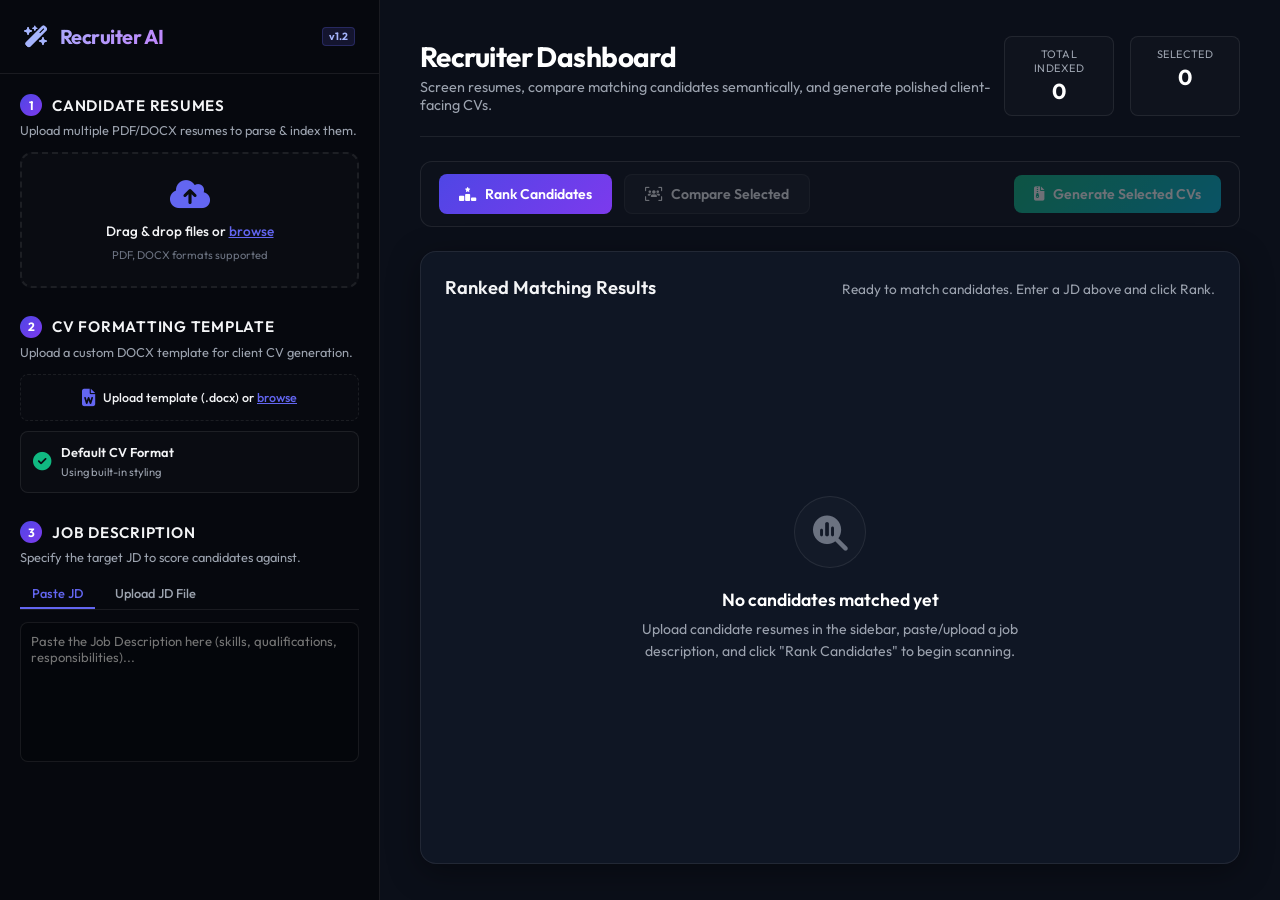
==== frontend/index.html @ 20835261 "Complete recruiter workflow with dashboard and template support" ====
<!DOCTYPE html>
<html lang="en">
<head>
    <meta charset="UTF-8">
    <meta name="viewport" content="width=device-width, initial-scale=1.0">
    <title>Recruiter AI Workspace</title>
    <!-- Google Fonts: Outfit -->
    <link rel="preconnect" href="https://fonts.googleapis.com">
    <link rel="preconnect" href="https://fonts.gstatic.com" crossorigin>
    <link href="https://fonts.googleapis.com/css2?family=Outfit:wght@300;400;500;600;700&display=swap" rel="stylesheet">
    <!-- FontAwesome for icons -->
    <link rel="stylesheet" href="https://cdnjs.cloudflare.com/ajax/libs/font-awesome/6.4.0/css/all.min.css">
    <link rel="stylesheet" href="styles.css">
</head>
<body>
    <div class="app-container">
        <!-- LEFT WORKFLOW SIDEBAR -->
        <aside class="sidebar">
            <div class="sidebar-header">
                <div class="logo">
                    <i class="fa-solid fa-wand-magic-sparkles logo-icon"></i>
                    <span>Recruiter AI</span>
                </div>
                <span class="badge badge-accent">v1.2</span>
            </div>

            <div class="sidebar-scroll">
                <!-- SECTION 1: CANDIDATE RESUMES -->
                <section class="sidebar-section">
                    <div class="section-title">
                        <span class="step-num">1</span>
                        <h3>Candidate Resumes</h3>
                    </div>
                    <p class="section-desc">Upload multiple PDF/DOCX resumes to parse & index them.</p>
                    
                    <div class="dropzone" id="resumes-dropzone">
                        <input type="file" id="resumes-input" multiple accept=".pdf,.docx" hidden>
                        <i class="fa-solid fa-cloud-arrow-up drop-icon"></i>
                        <p class="drop-text">Drag & drop files or <span>browse</span></p>
                        <span class="file-limits">PDF, DOCX formats supported</span>
                    </div>

                    <div id="resumes-status" class="status-panel">
                        <div class="status-header">
                            <span class="status-title"><i class="fa-solid fa-circle-nodes"></i> Upload Status</span>
                            <span id="indexed-count" class="count-badge">0 candidates</span>
                        </div>
                        <ul id="upload-list" class="upload-list">
                            <!-- Items added dynamically -->
                        </ul>
                    </div>
                </section>

                <!-- SECTION 2: CV TEMPLATE -->
                <section class="sidebar-section">
                    <div class="section-title">
                        <span class="step-num">2</span>
                        <h3>CV Formatting Template</h3>
                    </div>
                    <p class="section-desc">Upload a custom DOCX template for client CV generation.</p>

                    <div class="dropzone-mini" id="template-dropzone">
                        <input type="file" id="template-input" accept=".docx" hidden>
                        <i class="fa-solid fa-file-word template-icon"></i>
                        <p class="drop-text">Upload template (.docx) or <span>browse</span></p>
                    </div>

                    <div class="active-template-card" id="template-status">
                        <div class="template-info">
                            <i class="fa-solid fa-circle-check active-icon"></i>
                            <div>
                                <h4 id="active-template-name">Default CV Format</h4>
                                <span id="active-template-date">Using built-in styling</span>
                            </div>
                        </div>
                        <button id="delete-template-btn" class="btn-icon" title="Reset to default template" style="display: none;">
                            <i class="fa-solid fa-trash-can"></i>
                        </button>
                    </div>
                </section>

                <!-- SECTION 3: JOB DESCRIPTION -->
                <section class="sidebar-section">
                    <div class="section-title">
                        <span class="step-num">3</span>
                        <h3>Job Description</h3>
                    </div>
                    <p class="section-desc">Specify the target JD to score candidates against.</p>

                    <div class="jd-tabs">
                        <button class="jd-tab active" data-tab="text">Paste JD</button>
                        <button class="jd-tab" data-tab="upload">Upload JD File</button>
                    </div>

                    <div id="jd-text-container" class="jd-tab-content active">
                        <textarea id="jd-textarea" placeholder="Paste the Job Description here (skills, qualifications, responsibilities)..."></textarea>
                    </div>

                    <div id="jd-upload-container" class="jd-tab-content">
                        <div class="dropzone-mini" id="jd-dropzone">
                            <input type="file" id="jd-input" accept=".pdf,.docx,.txt" hidden>
                            <i class="fa-solid fa-file-invoice jd-icon"></i>
                            <p class="drop-text">Upload JD file (.pdf, .docx, .txt) or <span>browse</span></p>
                        </div>
                    </div>
                </section>
            </div>
        </aside>

        <!-- MAIN WORKSPACE -->
        <main class="workspace">
            <!-- HEADER -->
            <header class="workspace-header">
                <div class="workspace-title">
                    <h1>Recruiter Dashboard</h1>
                    <p>Screen resumes, compare matching candidates semantically, and generate polished client-facing CVs.</p>
                </div>
                <div class="quick-stats">
                    <div class="stat-card">
                        <span class="stat-label">Total Indexed</span>
                        <span id="stat-total-candidates" class="stat-value">0</span>
                    </div>
                    <div class="stat-card">
                        <span class="stat-label">Selected</span>
                        <span id="stat-selected-count" class="stat-value">0</span>
                    </div>
                </div>
            </header>

            <!-- ACTION BAR -->
            <div class="action-bar">
                <div class="action-group">
                    <button id="rank-btn" class="btn btn-primary">
                        <i class="fa-solid fa-ranking-star"></i> Rank Candidates
                    </button>
                    <button id="compare-btn" class="btn btn-secondary" disabled>
                        <i class="fa-solid fa-users-viewfinder"></i> Compare Selected
                    </button>
                </div>
                <button id="generate-cvs-btn" class="btn btn-success" disabled>
                    <i class="fa-solid fa-file-zipper"></i> Generate Selected CVs
                </button>
            </div>

            <!-- CONTENT CARD -->
            <div class="card workspace-card">
                <div class="candidates-header">
                    <h2>Ranked Matching Results</h2>
                    <div class="candidates-actions">
                        <span id="matching-summary" class="summary-text">Ready to match candidates. Enter a JD above and click Rank.</span>
                        <button id="select-all-btn" class="btn-link" style="display: none;">Select All</button>
                    </div>
                </div>

                <!-- LOADING OVERLAY -->
                <div id="loading-overlay" class="loading-overlay" style="display: none;">
                    <div class="spinner"></div>
                    <p id="loading-text">Processing...</p>
                </div>

                <!-- NO RESULTS / EMPTY STATE -->
                <div id="empty-state" class="empty-state">
                    <div class="empty-icon-wrapper">
                        <i class="fa-solid fa-magnifying-glass-chart"></i>
                    </div>
                    <h3>No candidates matched yet</h3>
                    <p>Upload candidate resumes in the sidebar, paste/upload a job description, and click "Rank Candidates" to begin scanning.</p>
                </div>

                <!-- CANDIDATE LIST -->
                <div id="candidates-container" class="candidates-container" style="display: none;">
                    <table class="candidates-table">
                        <thead>
                            <tr>
                                <th width="40"><input type="checkbox" id="master-checkbox"></th>
                                <th>Candidate</th>
                                <th>Current Role</th>
                                <th width="150">Experience</th>
                                <th width="120" style="text-align: right;">Match Score</th>
                                <th width="100" style="text-align: center;">Details</th>
                            </tr>
                        </thead>
                        <tbody id="candidates-tbody">
                            <!-- Rows added dynamically -->
                        </tbody>
                    </table>
                </div>
            </div>
        </main>
    </div>

    <!-- CANDIDATE PROFILE MODAL -->
    <div id="candidate-modal" class="modal">
        <div class="modal-content">
            <div class="modal-header">
                <div class="modal-title-wrapper">
                    <div class="modal-avatar" id="modal-candidate-avatar">U</div>
                    <div>
                        <h2 id="modal-candidate-name">Candidate Name</h2>
                        <p id="modal-candidate-role">Current Role Title</p>
                    </div>
                </div>
                <button class="close-modal-btn" id="close-candidate-modal"><i class="fa-solid fa-xmark"></i></button>
            </div>
            <div class="modal-body">
                <div id="profile-details-content">
                    <!-- Profile details rendered dynamically -->
                </div>
            </div>
        </div>
    </div>

    <!-- COMPARISON MODAL -->
    <div id="comparison-modal" class="modal modal-large">
        <div class="modal-content">
            <div class="modal-header">
                <div class="modal-title-wrapper">
                    <i class="fa-solid fa-users-viewfinder modal-header-icon"></i>
                    <div>
                        <h2>Candidate Comparison Matrix</h2>
                        <p>Detailed side-by-side analysis of selected candidates against the Job Description.</p>
                    </div>
                </div>
                <button class="close-modal-btn" id="close-comparison-modal"><i class="fa-solid fa-xmark"></i></button>
            </div>
            <div class="modal-body-comparison">
                <div class="table-responsive">
                    <table class="comparison-table">
                        <thead id="comparison-thead">
                            <!-- Headers dynamically rendered -->
                        </thead>
                        <tbody id="comparison-tbody">
                            <!-- Rows dynamically rendered -->
                        </tbody>
                    </table>
                </div>
            </div>
        </div>
    </div>

    <!-- TOAST NOTIFICATION CONTAINER -->
    <div class="toast-container" id="toast-container"></div>
</body>
</html>
---- frontend/styles.css ----
/* GLOBAL VARIABLES & THEME */
:root {
    --bg-color: #0b0f19;
    --sidebar-bg: #06080e;
    --card-bg: rgba(17, 24, 39, 0.85);
    --modal-bg: #0f1524;
    --border-color: rgba(255, 255, 255, 0.08);
    --border-color-hover: rgba(255, 255, 255, 0.16);
    
    --primary-color: #6366f1;
    --primary-gradient: linear-gradient(135deg, #4f46e5 0%, #7c3aed 100%);
    --primary-gradient-hover: linear-gradient(135deg, #4338ca 0%, #6d28d9 100%);
    
    --success-color: #10b981;
    --success-gradient: linear-gradient(135deg, #10b981 0%, #06b6d4 100%);
    --success-gradient-hover: linear-gradient(135deg, #059669 0%, #0891b2 100%);

    --accent-color: #f59e0b;
    --danger-color: #ef4444;
    
    --text-primary: #f3f4f6;
    --text-secondary: #9ca3af;
    --text-muted: #6b7280;
    
    --font-family: 'Outfit', -apple-system, BlinkMacSystemFont, "Segoe UI", Roboto, sans-serif;
    --shadow-sm: 0 1px 2px 0 rgba(0, 0, 0, 0.05);
    --shadow-md: 0 4px 6px -1px rgba(0, 0, 0, 0.1), 0 2px 4px -1px rgba(0, 0, 0, 0.06);
    --shadow-lg: 0 10px 15px -3px rgba(0, 0, 0, 0.3), 0 4px 6px -2px rgba(0, 0, 0, 0.15);
    --glass-shadow: 0 8px 32px 0 rgba(0, 0, 0, 0.37);
    --transition-smooth: all 0.25s cubic-bezier(0.4, 0, 0.2, 1);
}

/* RESET */
* {
    margin: 0;
    padding: 0;
    box-sizing: border-box;
}

body {
    font-family: var(--font-family);
    background-color: var(--bg-color);
    color: var(--text-primary);
    overflow: hidden;
    height: 100vh;
    width: 100vw;
    -webkit-font-smoothing: antialiased;
}

/* APP CONTAINER LAYOUT */
.app-container {
    display: flex;
    height: 100vh;
    width: 100vw;
}

/* SIDEBAR WORKFLOW */
.sidebar {
    width: 380px;
    background-color: var(--sidebar-bg);
    border-right: 1px solid var(--border-color);
    display: flex;
    flex-direction: column;
    flex-shrink: 0;
    height: 100%;
}

.sidebar-header {
    padding: 24px;
    border-bottom: 1px solid var(--border-color);
    display: flex;
    justify-content: space-between;
    align-items: center;
}

.logo {
    display: flex;
    align-items: center;
    gap: 12px;
    font-size: 1.25rem;
    font-weight: 700;
    letter-spacing: -0.025em;
    background: linear-gradient(135deg, #a5b4fc 0%, #c084fc 100%);
    -webkit-background-clip: text;
    -webkit-text-fill-color: transparent;
}

.logo-icon {
    font-size: 1.35rem;
    color: #a5b4fc;
    background: none;
    -webkit-text-fill-color: initial;
}

.sidebar-scroll {
    flex-grow: 1;
    overflow-y: auto;
    padding: 20px;
    display: flex;
    flex-direction: column;
    gap: 28px;
}

/* Custom Scrollbar for Sidebar */
.sidebar-scroll::-webkit-scrollbar {
    width: 6px;
}
.sidebar-scroll::-webkit-scrollbar-track {
    background: transparent;
}
.sidebar-scroll::-webkit-scrollbar-thumb {
    background: rgba(255, 255, 255, 0.1);
    border-radius: 3px;
}
.sidebar-scroll::-webkit-scrollbar-thumb:hover {
    background: rgba(255, 255, 255, 0.2);
}

.sidebar-section {
    display: flex;
    flex-direction: column;
}

.section-title {
    display: flex;
    align-items: center;
    gap: 10px;
    margin-bottom: 6px;
}

.step-num {
    display: flex;
    align-items: center;
    justify-content: center;
    width: 22px;
    height: 22px;
    background: var(--primary-gradient);
    border-radius: 50%;
    font-size: 0.75rem;
    font-weight: 700;
    color: #fff;
}

.section-title h3 {
    font-size: 0.95rem;
    font-weight: 600;
    color: var(--text-primary);
    text-transform: uppercase;
    letter-spacing: 0.05em;
}

.section-desc {
    font-size: 0.8rem;
    color: var(--text-secondary);
    margin-bottom: 12px;
    line-height: 1.4;
}

/* DROPZONES */
.dropzone {
    border: 2px dashed var(--border-color);
    background-color: rgba(255, 255, 255, 0.02);
    border-radius: 12px;
    padding: 24px 16px;
    text-align: center;
    cursor: pointer;
    transition: var(--transition-smooth);
    display: flex;
    flex-direction: column;
    align-items: center;
    gap: 8px;
}

.dropzone:hover, .dropzone.dragover {
    border-color: var(--primary-color);
    background-color: rgba(99, 102, 241, 0.05);
}

.drop-icon {
    font-size: 2rem;
    color: var(--primary-color);
    margin-bottom: 4px;
    transition: var(--transition-smooth);
}

.dropzone:hover .drop-icon {
    transform: translateY(-4px);
}

.drop-text {
    font-size: 0.85rem;
    font-weight: 500;
    color: var(--text-primary);
}

.drop-text span {
    color: var(--primary-color);
    text-decoration: underline;
}

.file-limits {
    font-size: 0.7rem;
    color: var(--text-muted);
}

.dropzone-mini {
    border: 1px dashed var(--border-color);
    background-color: rgba(255, 255, 255, 0.01);
    border-radius: 8px;
    padding: 14px 10px;
    text-align: center;
    cursor: pointer;
    transition: var(--transition-smooth);
    display: flex;
    align-items: center;
    justify-content: center;
    gap: 8px;
}

.dropzone-mini:hover, .dropzone-mini.dragover {
    border-color: var(--primary-color);
    background-color: rgba(99, 102, 241, 0.03);
}

.template-icon, .jd-icon {
    font-size: 1.1rem;
    color: var(--primary-color);
}

.dropzone-mini .drop-text {
    font-size: 0.78rem;
    margin: 0;
}

/* UPLOAD STATUS PANEL */
.status-panel {
    margin-top: 12px;
    background-color: rgba(255, 255, 255, 0.02);
    border: 1px solid var(--border-color);
    border-radius: 8px;
    padding: 10px;
    display: none; /* Shown dynamically */
}

.status-header {
    display: flex;
    justify-content: space-between;
    align-items: center;
    border-bottom: 1px solid var(--border-color);
    padding-bottom: 8px;
    margin-bottom: 8px;
}

.status-title {
    font-size: 0.75rem;
    font-weight: 600;
    color: var(--text-secondary);
    display: flex;
    align-items: center;
    gap: 6px;
}

.count-badge {
    font-size: 0.7rem;
    background-color: rgba(99, 102, 241, 0.15);
    color: var(--primary-color);
    padding: 2px 8px;
    border-radius: 12px;
    font-weight: 600;
}

.upload-list {
    list-style: none;
    max-height: 150px;
    overflow-y: auto;
    display: flex;
    flex-direction: column;
    gap: 6px;
}

.upload-list::-webkit-scrollbar {
    width: 4px;
}
.upload-list::-webkit-scrollbar-thumb {
    background: rgba(255, 255, 255, 0.1);
    border-radius: 2px;
}

.upload-item {
    display: flex;
    justify-content: space-between;
    align-items: center;
    font-size: 0.75rem;
    padding: 6px 8px;
    border-radius: 4px;
    background-color: rgba(255, 255, 255, 0.01);
}

.upload-item-name {
    color: var(--text-primary);
    overflow: hidden;
    text-overflow: ellipsis;
    white-space: nowrap;
    max-width: 180px;
}

.upload-item-status {
    display: flex;
    align-items: center;
    gap: 5px;
    font-weight: 500;
}

.status-parsing {
    color: var(--accent-color);
}

.status-success {
    color: var(--success-color);
}

.status-failed {
    color: var(--danger-color);
}

/* ACTIVE TEMPLATE CARD */
.active-template-card {
    margin-top: 10px;
    background-color: rgba(255, 255, 255, 0.02);
    border: 1px solid var(--border-color);
    border-radius: 8px;
    padding: 12px;
    display: flex;
    justify-content: space-between;
    align-items: center;
}

.template-info {
    display: flex;
    align-items: center;
    gap: 10px;
}

.active-icon {
    font-size: 1.15rem;
    color: var(--success-color);
}

.template-info h4 {
    font-size: 0.8rem;
    font-weight: 600;
    color: var(--text-primary);
    word-break: break-all;
    max-width: 240px;
}

.template-info span {
    font-size: 0.7rem;
    color: var(--text-secondary);
}

/* TABS COMPONENT FOR JD */
.jd-tabs {
    display: flex;
    border-bottom: 1px solid var(--border-color);
    margin-bottom: 12px;
    gap: 8px;
}

.jd-tab {
    background: none;
    border: none;
    padding: 6px 12px;
    font-family: var(--font-family);
    font-size: 0.8rem;
    font-weight: 500;
    color: var(--text-secondary);
    cursor: pointer;
    border-bottom: 2px solid transparent;
    transition: var(--transition-smooth);
}

.jd-tab.active {
    color: var(--primary-color);
    border-bottom-color: var(--primary-color);
}

.jd-tab-content {
    display: none;
}

.jd-tab-content.active {
    display: block;
}

#jd-textarea {
    width: 100%;
    height: 140px;
    background-color: rgba(0, 0, 0, 0.2);
    border: 1px solid var(--border-color);
    border-radius: 8px;
    padding: 10px;
    color: var(--text-primary);
    font-family: var(--font-family);
    font-size: 0.82rem;
    resize: none;
    transition: var(--transition-smooth);
}

#jd-textarea:focus {
    outline: none;
    border-color: var(--primary-color);
    background-color: rgba(0, 0, 0, 0.3);
}

/* MAIN WORKSPACE */
.workspace {
    flex-grow: 1;
    height: 100%;
    overflow-y: auto;
    background-color: var(--bg-color);
    padding: 36px 40px;
    display: flex;
    flex-direction: column;
    gap: 24px;
}

/* WORKSPACE HEADER */
.workspace-header {
    display: flex;
    justify-content: space-between;
    align-items: center;
    border-bottom: 1px solid var(--border-color);
    padding-bottom: 20px;
}

.workspace-title h1 {
    font-size: 1.75rem;
    font-weight: 700;
    color: #fff;
    margin-bottom: 4px;
    letter-spacing: -0.02em;
}

.workspace-title p {
    font-size: 0.9rem;
    color: var(--text-secondary);
}

.quick-stats {
    display: flex;
    gap: 16px;
}

.stat-card {
    background-color: rgba(255, 255, 255, 0.02);
    border: 1px solid var(--border-color);
    padding: 10px 18px;
    border-radius: 8px;
    text-align: center;
    min-width: 110px;
}

.stat-label {
    font-size: 0.68rem;
    text-transform: uppercase;
    letter-spacing: 0.05em;
    color: var(--text-secondary);
    display: block;
    margin-bottom: 2px;
}

.stat-value {
    font-size: 1.35rem;
    font-weight: 700;
    color: #fff;
}

/* ACTION BAR */
.action-bar {
    display: flex;
    justify-content: space-between;
    align-items: center;
    background-color: rgba(255, 255, 255, 0.01);
    border: 1px solid var(--border-color);
    padding: 12px 18px;
    border-radius: 12px;
}

.action-group {
    display: flex;
    gap: 12px;
}

/* BUTTONS */
.btn {
    font-family: var(--font-family);
    display: inline-flex;
    align-items: center;
    gap: 8px;
    padding: 10px 20px;
    border-radius: 8px;
    font-size: 0.88rem;
    font-weight: 600;
    cursor: pointer;
    transition: var(--transition-smooth);
    border: none;
}

.btn-primary {
    background: var(--primary-gradient);
    color: #fff;
}
.btn-primary:hover:not(:disabled) {
    background: var(--primary-gradient-hover);
    transform: translateY(-1px);
    box-shadow: 0 4px 12px rgba(99, 102, 241, 0.35);
}

.btn-secondary {
    background-color: rgba(255, 255, 255, 0.05);
    border: 1px solid var(--border-color);
    color: var(--text-primary);
}
.btn-secondary:hover:not(:disabled) {
    background-color: rgba(255, 255, 255, 0.1);
    border-color: var(--border-color-hover);
    transform: translateY(-1px);
}

.btn-success {
    background: var(--success-gradient);
    color: #fff;
}
.btn-success:hover:not(:disabled) {
    background: var(--success-gradient-hover);
    transform: translateY(-1px);
    box-shadow: 0 4px 12px rgba(16, 185, 129, 0.35);
}

.btn:disabled {
    opacity: 0.4;
    cursor: not-allowed;
    transform: none !important;
    box-shadow: none !important;
}

.btn-link {
    background: none;
    border: none;
    font-family: var(--font-family);
    font-size: 0.8rem;
    color: var(--primary-color);
    cursor: pointer;
    text-decoration: underline;
}

.btn-icon {
    background: none;
    border: none;
    color: var(--text-secondary);
    cursor: pointer;
    padding: 6px;
    border-radius: 4px;
    transition: var(--transition-smooth);
}
.btn-icon:hover {
    color: var(--danger-color);
    background-color: rgba(239, 68, 68, 0.1);
}

/* CARDS */
.card {
    background: var(--card-bg);
    border: 1px solid var(--border-color);
    border-radius: 16px;
    box-shadow: var(--glass-shadow);
    backdrop-filter: blur(16px);
    -webkit-backdrop-filter: blur(16px);
}

.workspace-card {
    flex-grow: 1;
    padding: 24px;
    display: flex;
    flex-direction: column;
    position: relative;
    overflow: hidden;
}

.candidates-header {
    display: flex;
    justify-content: space-between;
    align-items: center;
    margin-bottom: 20px;
}

.candidates-header h2 {
    font-size: 1.15rem;
    font-weight: 600;
}

.summary-text {
    font-size: 0.85rem;
    color: var(--text-secondary);
}

/* TABLE STYLING */
.candidates-container {
    overflow-x: auto;
    flex-grow: 1;
}

.candidates-table {
    width: 100%;
    border-collapse: collapse;
    text-align: left;
}

.candidates-table th {
    padding: 12px 16px;
    font-size: 0.75rem;
    text-transform: uppercase;
    letter-spacing: 0.05em;
    color: var(--text-secondary);
    border-bottom: 1px solid var(--border-color);
    font-weight: 600;
}

.candidates-table td {
    padding: 16px;
    border-bottom: 1px solid var(--border-color);
    font-size: 0.88rem;
    vertical-align: middle;
}

.candidates-table tbody tr {
    transition: var(--transition-smooth);
}

.candidates-table tbody tr:hover {
    background-color: rgba(255, 255, 255, 0.02);
}

/* Candidate Profile Info cell */
.candidate-name-cell {
    display: flex;
    align-items: center;
    gap: 12px;
}

.avatar-placeholder {
    width: 32px;
    height: 32px;
    border-radius: 50%;
    background: var(--primary-gradient);
    color: #fff;
    font-weight: 700;
    font-size: 0.85rem;
    display: flex;
    align-items: center;
    justify-content: center;
}

.candidate-meta-name {
    font-weight: 600;
    color: #fff;
}

.candidate-meta-file {
    font-size: 0.72rem;
    color: var(--text-muted);
    display: block;
    margin-top: 1px;
}

.exp-badge {
    background-color: rgba(255, 255, 255, 0.05);
    border: 1px solid var(--border-color);
    color: var(--text-primary);
    padding: 4px 10px;
    border-radius: 6px;
    font-size: 0.78rem;
    font-weight: 500;
}

/* SCORE BADGES */
.score-badge {
    padding: 5px 12px;
    border-radius: 12px;
    font-size: 0.82rem;
    font-weight: 700;
    display: inline-block;
    text-align: center;
    border: 1px solid transparent;
}

.score-excellent {
    background-color: rgba(16, 185, 129, 0.15);
    color: #34d399;
    border-color: rgba(16, 185, 129, 0.25);
    box-shadow: 0 0 10px rgba(16, 185, 129, 0.1);
}

.score-good {
    background-color: rgba(245, 158, 11, 0.15);
    color: #fbbf24;
    border-color: rgba(245, 158, 11, 0.25);
}

.score-poor {
    background-color: rgba(107, 114, 128, 0.15);
    color: #9ca3af;
    border-color: rgba(107, 114, 128, 0.2);
}

/* ACTIONS */
.action-view-btn {
    background: none;
    border: 1px solid var(--border-color);
    color: var(--text-secondary);
    padding: 6px 12px;
    border-radius: 6px;
    cursor: pointer;
    font-family: var(--font-family);
    font-size: 0.78rem;
    font-weight: 500;
    transition: var(--transition-smooth);
}

.action-view-btn:hover {
    color: #fff;
    border-color: var(--primary-color);
    background-color: rgba(99, 102, 241, 0.1);
}

/* EMPTY STATE */
.empty-state {
    display: flex;
    flex-direction: column;
    align-items: center;
    justify-content: center;
    text-align: center;
    padding: 60px 40px;
    flex-grow: 1;
}

.empty-icon-wrapper {
    width: 72px;
    height: 72px;
    border-radius: 50%;
    background-color: rgba(255, 255, 255, 0.02);
    border: 1px solid var(--border-color);
    display: flex;
    align-items: center;
    justify-content: center;
    margin-bottom: 20px;
    font-size: 2.2rem;
    color: var(--text-muted);
}

.empty-state h3 {
    font-size: 1.1rem;
    font-weight: 600;
    color: #fff;
    margin-bottom: 8px;
}

.empty-state p {
    font-size: 0.88rem;
    color: var(--text-secondary);
    max-width: 420px;
    line-height: 1.5;
}

/* LOADING OVERLAY */
.loading-overlay {
    position: absolute;
    inset: 0;
    background-color: rgba(11, 15, 25, 0.85);
    backdrop-filter: blur(8px);
    z-index: 10;
    display: flex;
    flex-direction: column;
    align-items: center;
    justify-content: center;
    gap: 16px;
}

.spinner {
    width: 48px;
    height: 48px;
    border: 3px solid rgba(99, 102, 241, 0.15);
    border-radius: 50%;
    border-top-color: var(--primary-color);
    animation: spin 1s ease-in-out infinite;
}

@keyframes spin {
    to { transform: rotate(360deg); }
}

.loading-overlay p {
    font-size: 0.95rem;
    font-weight: 500;
    color: var(--text-primary);
}

/* MODAL COMPONENTS */
.modal {
    position: fixed;
    inset: 0;
    background-color: rgba(0, 0, 0, 0.7);
    backdrop-filter: blur(6px);
    z-index: 100;
    display: flex;
    align-items: center;
    justify-content: center;
    opacity: 0;
    pointer-events: none;
    transition: opacity 0.25s ease-out;
}

.modal.active {
    opacity: 1;
    pointer-events: auto;
}

.modal-content {
    background-color: var(--modal-bg);
    border: 1px solid var(--border-color);
    box-shadow: 0 25px 50px -12px rgba(0, 0, 0, 0.5);
    border-radius: 20px;
    width: 720px;
    max-width: 90%;
    max-height: 85vh;
    display: flex;
    flex-direction: column;
    overflow: hidden;
    transform: translateY(20px);
    transition: transform 0.25s ease-out;
}

.modal.active .modal-content {
    transform: translateY(0);
}

.modal-large .modal-content {
    width: 1100px;
    max-width: 95%;
}

.modal-header {
    padding: 20px 24px;
    border-bottom: 1px solid var(--border-color);
    display: flex;
    justify-content: space-between;
    align-items: center;
}

.modal-title-wrapper {
    display: flex;
    align-items: center;
    gap: 16px;
}

.modal-avatar {
    width: 42px;
    height: 42px;
    border-radius: 50%;
    background: var(--primary-gradient);
    color: #fff;
    font-weight: 700;
    font-size: 1.1rem;
    display: flex;
    align-items: center;
    justify-content: center;
}

.modal-header-icon {
    font-size: 1.5rem;
    color: var(--primary-color);
}

.modal-header h2 {
    font-size: 1.25rem;
    font-weight: 700;
    color: #fff;
}

.modal-header p {
    font-size: 0.8rem;
    color: var(--text-secondary);
    margin-top: 1px;
}

.close-modal-btn {
    background: none;
    border: none;
    color: var(--text-secondary);
    font-size: 1.25rem;
    cursor: pointer;
    padding: 6px;
    border-radius: 50%;
    display: flex;
    align-items: center;
    justify-content: center;
    transition: var(--transition-smooth);
}

.close-modal-btn:hover {
    color: #fff;
    background-color: rgba(255, 255, 255, 0.05);
}

.modal-body {
    padding: 24px;
    overflow-y: auto;
    flex-grow: 1;
}

.modal-body-comparison {
    padding: 0;
    overflow: auto;
    flex-grow: 1;
}

/* PROFILE DETAILS LAYOUT */
.profile-section {
    margin-bottom: 24px;
}

.profile-section h3 {
    font-size: 0.9rem;
    font-weight: 600;
    text-transform: uppercase;
    letter-spacing: 0.05em;
    color: var(--primary-color);
    border-bottom: 1px solid var(--border-color);
    padding-bottom: 6px;
    margin-bottom: 12px;
}

.profile-grid-2 {
    display: grid;
    grid-template-columns: repeat(2, 1fr);
    gap: 16px;
    margin-bottom: 16px;
}

.profile-item label {
    font-size: 0.72rem;
    text-transform: uppercase;
    color: var(--text-secondary);
    display: block;
    margin-bottom: 2px;
}

.profile-item span {
    font-size: 0.9rem;
    color: #fff;
    font-weight: 500;
}

.pills-container {
    display: flex;
    flex-wrap: wrap;
    gap: 8px;
}

.pill {
    background-color: rgba(255, 255, 255, 0.04);
    border: 1px solid var(--border-color);
    color: var(--text-primary);
    padding: 4px 10px;
    border-radius: 12px;
    font-size: 0.78rem;
    font-weight: 500;
}

.profile-card-list {
    display: flex;
    flex-direction: column;
    gap: 12px;
}

.profile-subcard {
    background-color: rgba(255, 255, 255, 0.01);
    border: 1px solid var(--border-color);
    border-radius: 8px;
    padding: 12px 16px;
}

.subcard-header {
    display: flex;
    justify-content: space-between;
    margin-bottom: 8px;
}

.subcard-title {
    font-size: 0.9rem;
    font-weight: 600;
    color: #fff;
}

.subcard-subtitle {
    font-size: 0.78rem;
    color: var(--text-secondary);
}

.subcard-meta {
    font-size: 0.75rem;
    color: var(--text-muted);
}

.subcard-text {
    font-size: 0.82rem;
    color: var(--text-secondary);
    line-height: 1.4;
    margin-bottom: 6px;
}

.subcard-list {
    list-style: none;
    padding-left: 0;
    margin-top: 8px;
}

.subcard-list li {
    font-size: 0.8rem;
    color: var(--text-secondary);
    position: relative;
    padding-left: 14px;
    margin-bottom: 4px;
}

.subcard-list li::before {
    content: "•";
    color: var(--primary-color);
    position: absolute;
    left: 0;
    font-weight: bold;
}

/* COMPARISON MATRIX MATRIX */
.table-responsive {
    width: 100%;
    overflow-x: auto;
}

.comparison-table {
    width: 100%;
    border-collapse: collapse;
    text-align: left;
    min-width: 800px;
}

.comparison-table th, .comparison-table td {
    padding: 16px 20px;
    border-bottom: 1px solid var(--border-color);
    border-right: 1px solid var(--border-color);
    font-size: 0.85rem;
    vertical-align: top;
}

.comparison-table th:last-child, .comparison-table td:last-child {
    border-right: none;
}

.comparison-table th {
    background-color: rgba(0, 0, 0, 0.15);
    font-weight: 600;
    text-transform: uppercase;
    font-size: 0.75rem;
    letter-spacing: 0.05em;
    color: var(--text-secondary);
}

.comparison-table thead tr th:first-child {
    position: sticky;
    left: 0;
    background-color: var(--modal-bg);
    z-index: 2;
    font-weight: 700;
    color: #fff;
    min-width: 180px;
}

.comparison-table tbody tr td:first-child {
    position: sticky;
    left: 0;
    background-color: var(--modal-bg);
    z-index: 2;
    font-weight: 600;
    color: #fff;
}

.comparison-table th.candidate-col {
    text-align: center;
}

.comp-cand-name {
    font-size: 1rem;
    font-weight: 700;
    color: #fff;
    display: block;
    margin-bottom: 4px;
}

.comp-cand-role {
    font-size: 0.75rem;
    color: var(--text-secondary);
    text-transform: none;
    font-weight: 400;
}

.comp-ul {
    list-style: none;
    padding-left: 0;
}

.comp-ul li {
    margin-bottom: 6px;
    font-size: 0.8rem;
    position: relative;
    padding-left: 12px;
}

.comp-ul li::before {
    content: "-";
    color: var(--primary-color);
    position: absolute;
    left: 0;
}

/* TOAST SYSTEM */
.toast-container {
    position: fixed;
    top: 24px;
    right: 24px;
    z-index: 1000;
    display: flex;
    flex-direction: column;
    gap: 12px;
}

.toast {
    background-color: #111827;
    border: 1px solid var(--border-color);
    box-shadow: var(--shadow-lg);
    border-radius: 8px;
    padding: 12px 18px;
    color: #fff;
    font-size: 0.85rem;
    display: flex;
    align-items: center;
    gap: 12px;
    min-width: 280px;
    max-width: 400px;
    transform: translateX(120%);
    transition: transform 0.3s cubic-bezier(0.175, 0.885, 0.32, 1.275);
}

.toast.show {
    transform: translateX(0);
}

.toast-success {
    border-left: 4px solid var(--success-color);
}
.toast-success i {
    color: var(--success-color);
}

.toast-error {
    border-left: 4px solid var(--danger-color);
}
.toast-error i {
    color: var(--danger-color);
}

.toast-warning {
    border-left: 4px solid var(--accent-color);
}
.toast-warning i {
    color: var(--accent-color);
}

.toast-info {
    border-left: 4px solid var(--primary-color);
}
.toast-info i {
    color: var(--primary-color);
}

/* GENERAL UTILITY CLASSES */
.badge-accent {
    background-color: rgba(99, 102, 241, 0.15);
    color: #a5b4fc;
    border: 1px solid rgba(99, 102, 241, 0.25);
    font-size: 0.65rem;
    font-weight: 700;
    padding: 2px 6px;
    border-radius: 4px;
}
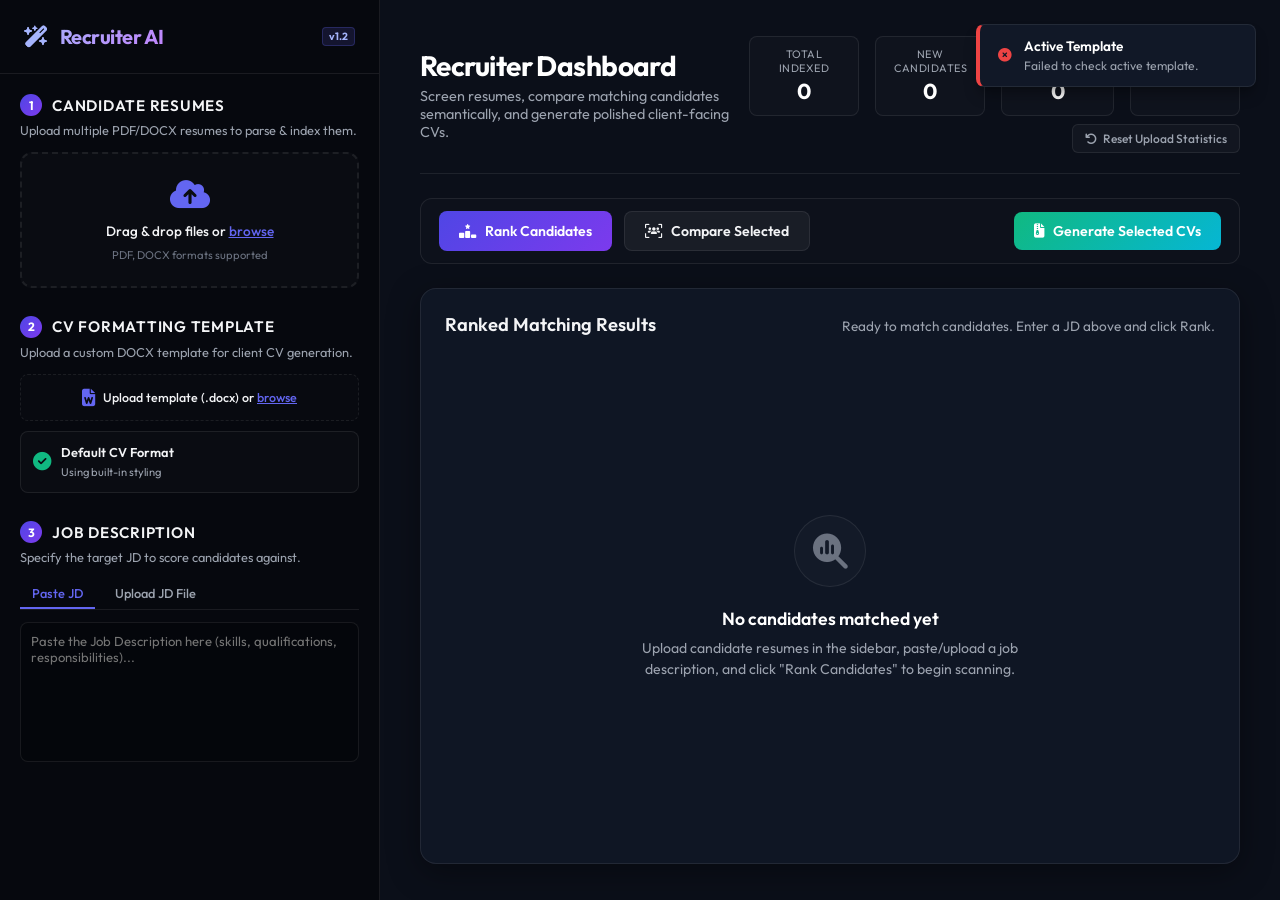
==== commit c3078b66: "Improve recruiter dashboard, duplicate detection, and upload workflow" ====
--- a/frontend/index.html
+++ b/frontend/index.html
@@ -115,16 +115,30 @@
                     <h1>Recruiter Dashboard</h1>
                     <p>Screen resumes, compare matching candidates semantically, and generate polished client-facing CVs.</p>
                 </div>
-                <div class="quick-stats">
-                    <div class="stat-card">
-                        <span class="stat-label">Total Indexed</span>
-                        <span id="stat-total-candidates" class="stat-value">0</span>
-                    </div>
-                    <div class="stat-card">
-                        <span class="stat-label">Selected</span>
-                        <span id="stat-selected-count" class="stat-value">0</span>
-                    </div>
-                </div>
+                <div class="quick-stats-container">
+                    <div class="quick-stats">
+                        <div class="stat-card">
+                            <span class="stat-label">Total Indexed</span>
+                            <span id="stat-total-candidates" class="stat-value">0</span>
+                        </div>
+                        <div class="stat-card">
+                            <span class="stat-label">New Candidates</span>
+                            <span id="stat-new-candidates" class="stat-value">0</span>
+                        </div>
+                        <div class="stat-card">
+                            <span class="stat-label">Updated Candidates</span>
+                            <span id="stat-updated-candidates" class="stat-value">0</span>
+                        </div>
+                        <div class="stat-card">
+                            <span class="stat-label">Selected</span>
+                            <span id="stat-selected-count" class="stat-value">0</span>
+                        </div>
+                    </div>
+                    <button id="reset-stats-btn" class="btn-reset-stats" title="Resets only the upload session counters.&#10;Your candidate database and embeddings remain unchanged.">
+                        <i class="fa-solid fa-arrow-rotate-left"></i> Reset Upload Statistics
+                    </button>
+                </div>
+
             </header>
 
             <!-- ACTION BAR -->
@@ -176,7 +190,7 @@
                                 <th>Candidate</th>
                                 <th>Current Role</th>
                                 <th width="150">Experience</th>
-                                <th width="120" style="text-align: right;">Match Score</th>
+                                <th width="140" style="text-align: right;">Similarity Score</th>
                                 <th width="100" style="text-align: center;">Details</th>
                             </tr>
                         </thead>
@@ -240,5 +254,6 @@
 
     <!-- TOAST NOTIFICATION CONTAINER -->
     <div class="toast-container" id="toast-container"></div>
+    <script src="app.js"></script>
 </body>
 </html>
--- a/frontend/styles.css
+++ b/frontend/styles.css
@@ -447,10 +447,43 @@
     color: var(--text-secondary);
 }
 
+.quick-stats-container {
+    display: flex;
+    flex-direction: column;
+    align-items: flex-end;
+    gap: 8px;
+}
+
 .quick-stats {
     display: flex;
     gap: 16px;
 }
+
+.btn-reset-stats {
+    background-color: rgba(255, 255, 255, 0.03);
+    border: 1px solid var(--border-color);
+    color: var(--text-secondary);
+    font-family: var(--font-family);
+    display: inline-flex;
+    align-items: center;
+    gap: 6px;
+    padding: 6px 12px;
+    border-radius: 6px;
+    font-size: 0.75rem;
+    font-weight: 500;
+    cursor: pointer;
+    transition: var(--transition-smooth);
+}
+.btn-reset-stats:hover:not(:disabled) {
+    background-color: rgba(239, 68, 68, 0.1);
+    border-color: rgba(239, 68, 68, 0.2);
+    color: var(--danger-color);
+}
+.btn-reset-stats:disabled {
+    opacity: 0.4;
+    cursor: not-allowed;
+}
+
 
 .stat-card {
     background-color: rgba(255, 255, 255, 0.02);
@@ -1193,6 +1226,38 @@
     color: var(--primary-color);
 }
 
+.toast-content {
+    display: flex;
+    flex-direction: column;
+    gap: 3px;
+    text-align: left;
+}
+.toast-title {
+    font-weight: 600;
+    color: #fff;
+    font-size: 0.85rem;
+}
+.toast-body {
+    font-size: 0.76rem;
+    color: var(--text-secondary);
+    line-height: 1.3;
+}
+
+.disabled-dropzone {
+    opacity: 0.4;
+    cursor: not-allowed !important;
+    pointer-events: none !important;
+}
+.disabled-dropzone * {
+    pointer-events: none !important;
+}
+
+.jd-tab[disabled] {
+    opacity: 0.4;
+    cursor: not-allowed !important;
+    pointer-events: none !important;
+}
+
 /* GENERAL UTILITY CLASSES */
 .badge-accent {
     background-color: rgba(99, 102, 241, 0.15);
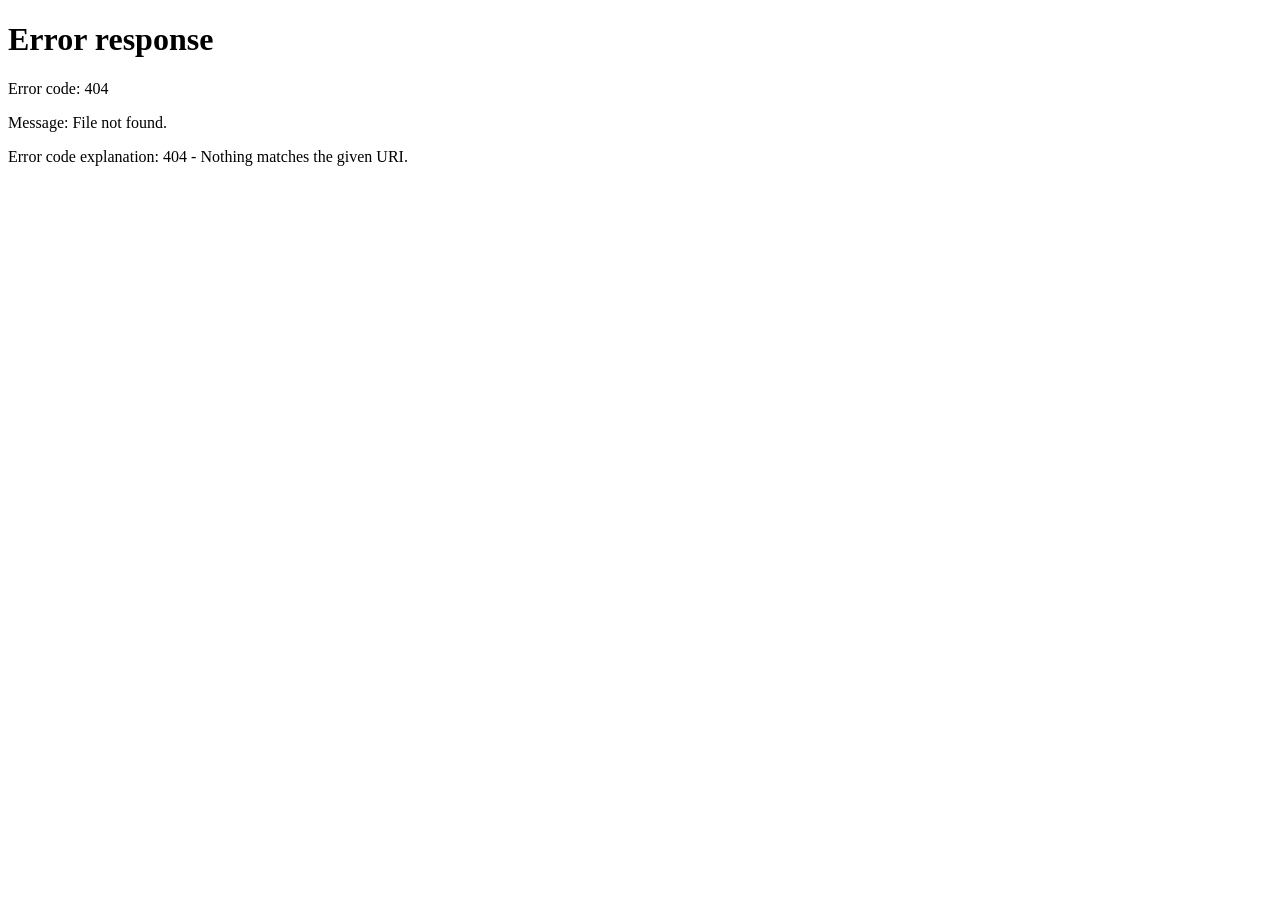
==== commit 7c13f90b: "Improve ATS workflow, semantic search, candidate preview, and frontend" ====
--- a/frontend/index.html
+++ b/frontend/index.html
@@ -1,259 +1,892 @@
-<!DOCTYPE html>
+<!doctype html>
 <html lang="en">
 <head>
-    <meta charset="UTF-8">
-    <meta name="viewport" content="width=device-width, initial-scale=1.0">
-    <title>Recruiter AI Workspace</title>
-    <!-- Google Fonts: Outfit -->
-    <link rel="preconnect" href="https://fonts.googleapis.com">
-    <link rel="preconnect" href="https://fonts.gstatic.com" crossorigin>
-    <link href="https://fonts.googleapis.com/css2?family=Outfit:wght@300;400;500;600;700&display=swap" rel="stylesheet">
-    <!-- FontAwesome for icons -->
-    <link rel="stylesheet" href="https://cdnjs.cloudflare.com/ajax/libs/font-awesome/6.4.0/css/all.min.css">
+    <meta charset="utf-8">
+    <meta name="viewport" content="width=device-width, initial-scale=1">
+    <title>ATS Recruitment Platform</title>
+    <meta name="description" content="Internal ATS recruitment platform for managing candidates, job descriptions, and CV generation.">
+    <link href="https://fonts.googleapis.com/css2?family=Plus+Jakarta+Sans:ital,wght@0,400;0,500;0,600;0,700;0,800;1,400&display=swap" rel="stylesheet">
     <link rel="stylesheet" href="styles.css">
 </head>
 <body>
-    <div class="app-container">
-        <!-- LEFT WORKFLOW SIDEBAR -->
-        <aside class="sidebar">
-            <div class="sidebar-header">
-                <div class="logo">
-                    <i class="fa-solid fa-wand-magic-sparkles logo-icon"></i>
-                    <span>Recruiter AI</span>
-                </div>
-                <span class="badge badge-accent">v1.2</span>
-            </div>
-
-            <div class="sidebar-scroll">
-                <!-- SECTION 1: CANDIDATE RESUMES -->
-                <section class="sidebar-section">
-                    <div class="section-title">
-                        <span class="step-num">1</span>
-                        <h3>Candidate Resumes</h3>
-                    </div>
-                    <p class="section-desc">Upload multiple PDF/DOCX resumes to parse & index them.</p>
-                    
-                    <div class="dropzone" id="resumes-dropzone">
-                        <input type="file" id="resumes-input" multiple accept=".pdf,.docx" hidden>
-                        <i class="fa-solid fa-cloud-arrow-up drop-icon"></i>
-                        <p class="drop-text">Drag & drop files or <span>browse</span></p>
-                        <span class="file-limits">PDF, DOCX formats supported</span>
-                    </div>
-
-                    <div id="resumes-status" class="status-panel">
-                        <div class="status-header">
-                            <span class="status-title"><i class="fa-solid fa-circle-nodes"></i> Upload Status</span>
-                            <span id="indexed-count" class="count-badge">0 candidates</span>
-                        </div>
-                        <ul id="upload-list" class="upload-list">
-                            <!-- Items added dynamically -->
-                        </ul>
-                    </div>
-                </section>
-
-                <!-- SECTION 2: CV TEMPLATE -->
-                <section class="sidebar-section">
-                    <div class="section-title">
-                        <span class="step-num">2</span>
-                        <h3>CV Formatting Template</h3>
-                    </div>
-                    <p class="section-desc">Upload a custom DOCX template for client CV generation.</p>
-
-                    <div class="dropzone-mini" id="template-dropzone">
-                        <input type="file" id="template-input" accept=".docx" hidden>
-                        <i class="fa-solid fa-file-word template-icon"></i>
-                        <p class="drop-text">Upload template (.docx) or <span>browse</span></p>
-                    </div>
-
-                    <div class="active-template-card" id="template-status">
-                        <div class="template-info">
-                            <i class="fa-solid fa-circle-check active-icon"></i>
-                            <div>
-                                <h4 id="active-template-name">Default CV Format</h4>
-                                <span id="active-template-date">Using built-in styling</span>
-                            </div>
-                        </div>
-                        <button id="delete-template-btn" class="btn-icon" title="Reset to default template" style="display: none;">
-                            <i class="fa-solid fa-trash-can"></i>
+<div class="app-container">
+
+    <!-- ═══════════════════════════════════════════
+         SIDEBAR
+    ═══════════════════════════════════════════ -->
+    <aside class="sidebar" id="appSidebar">
+        <div class="sidebar-header">
+            <div class="logo-area">
+                <div class="logo-icon-wrap">💼</div>
+                <span>ATS Recruit</span>
+            </div>
+            <button type="button" class="sidebar-toggle" id="sidebarToggle" title="Toggle Sidebar">◀</button>
+        </div>
+
+        <nav class="sidebar-menu">
+            <a href="#dashboard" class="menu-item active" data-page="dashboard">
+                <span class="menu-icon">🏠</span>
+                <span class="menu-label">Dashboard</span>
+            </a>
+            <a href="#new-recruitment" class="menu-item menu-item-primary" data-page="new-recruitment">
+                <span class="menu-icon">🚀</span>
+                <span class="menu-label">New Recruitment</span>
+            </a>
+
+            <div class="menu-divider"></div>
+
+            <a href="#candidate-pool" class="menu-item" data-page="candidate-pool">
+                <span class="menu-icon">👥</span>
+                <span class="menu-label">Candidate Pool</span>
+            </a>
+            <a href="#job-descriptions" class="menu-item" data-page="job-descriptions">
+                <span class="menu-icon">📄</span>
+                <span class="menu-label">Job Descriptions</span>
+            </a>
+            <a href="#generated-cvs" class="menu-item" data-page="generated-cvs">
+                <span class="menu-icon">📁</span>
+                <span class="menu-label">Generated CVs</span>
+            </a>
+
+            <div class="menu-divider"></div>
+
+            <a href="#analytics" class="menu-item" data-page="analytics">
+                <span class="menu-icon">📊</span>
+                <span class="menu-label">Analytics</span>
+            </a>
+            <a href="#settings" class="menu-item" data-page="settings">
+                <span class="menu-icon">⚙️</span>
+                <span class="menu-label">Settings</span>
+            </a>
+        </nav>
+
+        <div class="sidebar-footer">
+            <div class="recruiter-badge">
+                <div class="badge-avatar">👤</div>
+                <div class="badge-info">
+                    <div class="badge-name" id="loggedInUsername">Recruiter</div>
+                    <div class="badge-role">ATS Recruiter</div>
+                </div>
+            </div>
+        </div>
+    </aside>
+
+    <!-- ═══════════════════════════════════════════
+         MAIN SHELL
+    ═══════════════════════════════════════════ -->
+    <main class="main-shell">
+
+        <!-- Top Navigation Bar -->
+        <header class="topbar">
+            <div class="topbar-left">
+                <nav class="breadcrumbs" aria-label="Page breadcrumb">
+                    <span class="breadcrumb-item">Platform</span>
+                    <span class="breadcrumb-separator">/</span>
+                    <span class="breadcrumb-item active" id="activePageBreadcrumb">Dashboard</span>
+                </nav>
+            </div>
+            <div class="topbar-right">
+                <label class="api-control" title="API Base URL">
+                    <span>API</span>
+                    <input id="apiBase" type="url" value="" aria-label="API base URL">
+                </label>
+                <button id="logoutBtn" type="button" class="btn btn-ghost compact-btn">Logout</button>
+            </div>
+        </header>
+
+        <!-- Global Alert -->
+        <div id="alertBox" class="alert-box" hidden role="alert"></div>
+
+        <!-- ═══════════════════════════════════════════
+             PAGE VIEWS
+        ═══════════════════════════════════════════ -->
+        <div class="page-content">
+
+            <!-- ──────────────────────────────────────
+                 1. DASHBOARD
+            ────────────────────────────────────── -->
+            <section id="page-dashboard" class="page-view active">
+                <div class="page-header">
+                    <div>
+                        <h1>Dashboard</h1>
+                        <p>Welcome back. Here's an overview of your recruitment activity.</p>
+                    </div>
+                    <div class="action-row">
+                        <button type="button" class="btn btn-primary" onclick="switchView('new-recruitment'); window.location.hash='new-recruitment'">
+                            🚀 Start New Recruitment
                         </button>
                     </div>
-                </section>
-
-                <!-- SECTION 3: JOB DESCRIPTION -->
-                <section class="sidebar-section">
-                    <div class="section-title">
-                        <span class="step-num">3</span>
-                        <h3>Job Description</h3>
-                    </div>
-                    <p class="section-desc">Specify the target JD to score candidates against.</p>
-
-                    <div class="jd-tabs">
-                        <button class="jd-tab active" data-tab="text">Paste JD</button>
-                        <button class="jd-tab" data-tab="upload">Upload JD File</button>
-                    </div>
-
-                    <div id="jd-text-container" class="jd-tab-content active">
-                        <textarea id="jd-textarea" placeholder="Paste the Job Description here (skills, qualifications, responsibilities)..."></textarea>
-                    </div>
-
-                    <div id="jd-upload-container" class="jd-tab-content">
-                        <div class="dropzone-mini" id="jd-dropzone">
-                            <input type="file" id="jd-input" accept=".pdf,.docx,.txt" hidden>
-                            <i class="fa-solid fa-file-invoice jd-icon"></i>
-                            <p class="drop-text">Upload JD file (.pdf, .docx, .txt) or <span>browse</span></p>
-                        </div>
-                    </div>
-                </section>
-            </div>
-        </aside>
-
-        <!-- MAIN WORKSPACE -->
-        <main class="workspace">
-            <!-- HEADER -->
-            <header class="workspace-header">
-                <div class="workspace-title">
-                    <h1>Recruiter Dashboard</h1>
-                    <p>Screen resumes, compare matching candidates semantically, and generate polished client-facing CVs.</p>
-                </div>
-                <div class="quick-stats-container">
-                    <div class="quick-stats">
-                        <div class="stat-card">
-                            <span class="stat-label">Total Indexed</span>
-                            <span id="stat-total-candidates" class="stat-value">0</span>
-                        </div>
-                        <div class="stat-card">
-                            <span class="stat-label">New Candidates</span>
-                            <span id="stat-new-candidates" class="stat-value">0</span>
-                        </div>
-                        <div class="stat-card">
-                            <span class="stat-label">Updated Candidates</span>
-                            <span id="stat-updated-candidates" class="stat-value">0</span>
-                        </div>
-                        <div class="stat-card">
-                            <span class="stat-label">Selected</span>
-                            <span id="stat-selected-count" class="stat-value">0</span>
-                        </div>
-                    </div>
-                    <button id="reset-stats-btn" class="btn-reset-stats" title="Resets only the upload session counters.&#10;Your candidate database and embeddings remain unchanged.">
-                        <i class="fa-solid fa-arrow-rotate-left"></i> Reset Upload Statistics
-                    </button>
-                </div>
-
-            </header>
-
-            <!-- ACTION BAR -->
-            <div class="action-bar">
-                <div class="action-group">
-                    <button id="rank-btn" class="btn btn-primary">
-                        <i class="fa-solid fa-ranking-star"></i> Rank Candidates
-                    </button>
-                    <button id="compare-btn" class="btn btn-secondary" disabled>
-                        <i class="fa-solid fa-users-viewfinder"></i> Compare Selected
-                    </button>
-                </div>
-                <button id="generate-cvs-btn" class="btn btn-success" disabled>
-                    <i class="fa-solid fa-file-zipper"></i> Generate Selected CVs
-                </button>
-            </div>
-
-            <!-- CONTENT CARD -->
-            <div class="card workspace-card">
-                <div class="candidates-header">
-                    <h2>Ranked Matching Results</h2>
-                    <div class="candidates-actions">
-                        <span id="matching-summary" class="summary-text">Ready to match candidates. Enter a JD above and click Rank.</span>
-                        <button id="select-all-btn" class="btn-link" style="display: none;">Select All</button>
-                    </div>
-                </div>
-
-                <!-- LOADING OVERLAY -->
-                <div id="loading-overlay" class="loading-overlay" style="display: none;">
-                    <div class="spinner"></div>
-                    <p id="loading-text">Processing...</p>
-                </div>
-
-                <!-- NO RESULTS / EMPTY STATE -->
-                <div id="empty-state" class="empty-state">
-                    <div class="empty-icon-wrapper">
-                        <i class="fa-solid fa-magnifying-glass-chart"></i>
-                    </div>
-                    <h3>No candidates matched yet</h3>
-                    <p>Upload candidate resumes in the sidebar, paste/upload a job description, and click "Rank Candidates" to begin scanning.</p>
-                </div>
-
-                <!-- CANDIDATE LIST -->
-                <div id="candidates-container" class="candidates-container" style="display: none;">
-                    <table class="candidates-table">
-                        <thead>
-                            <tr>
-                                <th width="40"><input type="checkbox" id="master-checkbox"></th>
-                                <th>Candidate</th>
-                                <th>Current Role</th>
-                                <th width="150">Experience</th>
-                                <th width="140" style="text-align: right;">Similarity Score</th>
-                                <th width="100" style="text-align: center;">Details</th>
-                            </tr>
-                        </thead>
-                        <tbody id="candidates-tbody">
-                            <!-- Rows added dynamically -->
-                        </tbody>
-                    </table>
-                </div>
-            </div>
-        </main>
-    </div>
-
-    <!-- CANDIDATE PROFILE MODAL -->
-    <div id="candidate-modal" class="modal">
-        <div class="modal-content">
-            <div class="modal-header">
-                <div class="modal-title-wrapper">
-                    <div class="modal-avatar" id="modal-candidate-avatar">U</div>
+                </div>
+
+                <!-- Metrics -->
+                <div class="metrics-grid" style="display:grid; grid-template-columns: repeat(auto-fit, minmax(220px, 1fr)); gap:20px; margin-bottom:24px;">
+                    <div class="card" style="margin-bottom:0; display:flex; align-items:center; padding:20px; gap:16px;">
+                        <div class="badge-avatar" style="width:48px; height:48px; font-size:24px; background:#e0e7ff; color:#4f46e5;">👤</div>
+                        <div>
+                            <span style="font-size:12px; font-weight:600; color:var(--text-secondary);">Uploaded By Me</span>
+                            <h3 style="font-size:24px; font-weight:800; color:var(--text-primary);" id="statMyCandidates">—</h3>
+                        </div>
+                    </div>
+                    <div class="card" style="margin-bottom:0; display:flex; align-items:center; padding:20px; gap:16px;">
+                        <div class="badge-avatar" style="width:48px; height:48px; font-size:24px; background:#f3e8ff; color:#a855f7;">👥</div>
+                        <div>
+                            <span style="font-size:12px; font-weight:600; color:var(--text-secondary);">Total Candidate Pool</span>
+                            <h3 style="font-size:24px; font-weight:800; color:var(--text-primary);" id="statTotalCandidates">—</h3>
+                        </div>
+                    </div>
+                    <div class="card" style="margin-bottom:0; display:flex; align-items:center; padding:20px; gap:16px;">
+                        <div class="badge-avatar" style="width:48px; height:48px; font-size:24px; background:#d1fae5; color:#10b981;">📄</div>
+                        <div>
+                            <span style="font-size:12px; font-weight:600; color:var(--text-secondary);">Active Job Descriptions</span>
+                            <h3 style="font-size:24px; font-weight:800; color:var(--text-primary);" id="statActiveJds">—</h3>
+                        </div>
+                    </div>
+                    <div class="card" style="margin-bottom:0; display:flex; align-items:center; padding:20px; gap:16px;">
+                        <div class="badge-avatar" style="width:48px; height:48px; font-size:24px; background:#ffedd5; color:#f97316;">📁</div>
+                        <div>
+                            <span style="font-size:12px; font-weight:600; color:var(--text-secondary);">Generated CVs</span>
+                            <h3 style="font-size:24px; font-weight:800; color:var(--text-primary);" id="statGeneratedCvs">—</h3>
+                        </div>
+                    </div>
+                </div>
+
+                <div class="dashboard-layout" style="display:grid; grid-template-columns: 2fr 1fr; gap:24px;">
+                    <!-- Quick Actions -->
+                    <div class="card">
+                        <div class="card-header"><h2>Quick Actions</h2></div>
+                        <div class="card-body">
+                            <div class="quick-actions-grid" style="display:grid; grid-template-columns:1fr 1fr; gap:16px;">
+                                <button type="button" class="btn btn-secondary" style="height:80px; flex-direction:column; gap:4px; align-items:flex-start;" onclick="switchView('new-recruitment'); window.location.hash='new-recruitment'">
+                                    <span style="font-size:20px;">🚀</span>
+                                    <span style="font-weight:700;">New Recruitment</span>
+                                </button>
+                                <button type="button" class="btn btn-secondary" style="height:80px; flex-direction:column; gap:4px; align-items:flex-start;" onclick="switchView('candidate-pool'); window.location.hash='candidate-pool'">
+                                    <span style="font-size:20px;">🔍</span>
+                                    <span style="font-weight:700;">Search Talent Pool</span>
+                                </button>
+                                <button type="button" class="btn btn-secondary" style="height:80px; flex-direction:column; gap:4px; align-items:flex-start;" onclick="switchView('job-descriptions'); window.location.hash='job-descriptions'">
+                                    <span style="font-size:20px;">📄</span>
+                                    <span style="font-weight:700;">Job Descriptions</span>
+                                </button>
+                                <button type="button" class="btn btn-secondary" style="height:80px; flex-direction:column; gap:4px; align-items:flex-start;" onclick="switchView('generated-cvs'); window.location.hash='generated-cvs'">
+                                    <span style="font-size:20px;">📁</span>
+                                    <span style="font-weight:700;">Generated CVs</span>
+                                </button>
+                            </div>
+                        </div>
+                    </div>
+
+                    <!-- CV Template -->
+                    <div class="card">
+                        <div class="card-header"><h2>CV Formatting Template</h2></div>
+                        <div class="card-body">
+                            <div id="templateDropzone" class="dropzone dropzone-sm">
+                                <div class="dropzone-inner">
+                                    <span class="upload-icon">📄</span>
+                                    <p style="font-weight:600; font-size:12.5px;">Drop DOCX template here</p>
+                                    <span class="file-hint">Word Document (.docx)</span>
+                                </div>
+                                <input id="templateFileInput" type="file" accept=".docx" hidden>
+                            </div>
+                            <div id="activeTemplateDisplay" class="active-template-card" hidden>
+                                <div class="template-info">
+                                    <span class="file-icon">📝</span>
+                                    <span id="activeTemplateName" class="file-name">template.docx</span>
+                                </div>
+                                <button id="removeTemplateBtn" type="button" class="remove-btn" title="Remove template">×</button>
+                            </div>
+                        </div>
+                    </div>
+                </div>
+            </section>
+
+            <!-- ──────────────────────────────────────
+                 2. NEW RECRUITMENT (Primary Workflow)
+            ────────────────────────────────────── -->
+            <section id="page-new-recruitment" class="page-view">
+                <div class="page-header">
                     <div>
-                        <h2 id="modal-candidate-name">Candidate Name</h2>
-                        <p id="modal-candidate-role">Current Role Title</p>
-                    </div>
-                </div>
-                <button class="close-modal-btn" id="close-candidate-modal"><i class="fa-solid fa-xmark"></i></button>
-            </div>
-            <div class="modal-body">
-                <div id="profile-details-content">
-                    <!-- Profile details rendered dynamically -->
+                        <h1>New Recruitment</h1>
+                        <p>Complete candidate lifecycle workflow: upload, parse, choose job description, match, compare, and generate client-ready CVs.</p>
+                    </div>
+                    <div class="action-row">
+                        <button type="button" class="btn btn-ghost" id="nrResetBtn">↺ Restart Flow</button>
+                    </div>
+                </div>
+
+                <!-- Step Progress Indicator -->
+                <div class="step-indicator" id="nrStepIndicator">
+                    <div class="step-item active" id="nrStep1Indicator">
+                        <div class="step-circle">1</div>
+                        <span class="step-label">Upload Resumes</span>
+                    </div>
+                    <div class="step-connector" id="nrConn1"></div>
+                    <div class="step-item" id="nrStep2Indicator">
+                        <div class="step-circle">2</div>
+                        <span class="step-label">Processing</span>
+                    </div>
+                    <div class="step-connector" id="nrConn2"></div>
+                    <div class="step-item" id="nrStep3Indicator">
+                        <div class="step-circle">3</div>
+                        <span class="step-label">Job Description</span>
+                    </div>
+                    <div class="step-connector" id="nrConn3"></div>
+                    <div class="step-item" id="nrStep4Indicator">
+                        <div class="step-circle">4</div>
+                        <span class="step-label">Candidate Ranking</span>
+                    </div>
+                    <div class="step-connector" id="nrConn4"></div>
+                    <div class="step-item" id="nrStep5Indicator">
+                        <div class="step-circle">5</div>
+                        <span class="step-label">Generate CVs</span>
+                    </div>
+                </div>
+
+                <!-- ── STEP 1: Upload ── -->
+                <div class="nr-step" id="nrStep1">
+                    <div class="card">
+                        <div class="card-header">
+                            <h2>1 — Upload Candidate Resumes</h2>
+                        </div>
+                        <div class="card-body">
+                            <div id="nrDropzone" class="dropzone">
+                                <div class="dropzone-inner">
+                                    <span class="upload-icon">📁</span>
+                                    <p style="font-weight:700; font-size:14px; color:var(--text-primary);">Drag &amp; drop resumes here, or click to choose</p>
+                                    <span class="file-hint">Supported formats: PDF, DOCX (up to 20 files at once)</span>
+                                </div>
+                                <input id="nrFileInput" type="file" multiple accept=".pdf,.docx" hidden>
+                            </div>
+
+                            <!-- Upload progress container -->
+                            <div id="nrUploadProgressContainer" style="display:none; margin-top:16px;">
+                                <div class="file-row" style="margin-bottom:6px;">
+                                    <span style="font-weight:600; font-size:12.5px;">Uploading Resumes...</span>
+                                    <span id="nrUploadProgressPercent" style="font-weight:700; color:var(--primary);">0%</span>
+                                </div>
+                                <div class="ai-score-bar" style="width:100%; height:8px;"><div id="nrUploadProgressBarFill" class="ai-score-bar-fill high" style="width:0%"></div></div>
+                            </div>
+
+                            <!-- Queued files list -->
+                            <div id="nrFileList" class="nr-file-list" style="display:none;"></div>
+
+                            <!-- Candidate Source Selection -->
+                            <div class="source-selection-card" id="nrSourceCard">
+                                <h3 class="source-title">Candidate Source</h3>
+                                <p class="source-desc">Specify whether to combine newly uploaded resumes with candidates in the pool, or evaluate newly uploaded resumes exclusively.</p>
+                                <div class="source-options">
+                                    <label class="source-option" id="nrSourcePoolLabel">
+                                        <input type="checkbox" id="nrIncludePool" checked>
+                                        <div class="source-option-content">
+                                            <span class="source-option-title">Include candidates from Candidate Pool</span>
+                                            <span class="source-option-desc">Evaluate the new resumes alongside previously parsed profiles</span>
+                                        </div>
+                                    </label>
+                                    <div class="source-sub-options" id="nrPoolSubOptions">
+                                        <label class="source-radio">
+                                            <input type="radio" name="nrPoolScope" value="all" id="nrScopeAll" checked>
+                                            <span>Include all existing candidates</span>
+                                        </label>
+                                        <label class="source-radio">
+                                            <input type="radio" name="nrPoolScope" value="my" id="nrScopeMy">
+                                            <span>Include only my uploaded candidates</span>
+                                        </label>
+                                    </div>
+                                    <label class="source-option">
+                                        <input type="checkbox" id="nrOnlyNew">
+                                        <div class="source-option-content">
+                                            <span class="source-option-title">Only use newly uploaded resumes</span>
+                                            <span class="source-option-desc">Ignore all previously parsed profiles in the Candidate Pool</span>
+                                        </div>
+                                    </label>
+                                </div>
+                            </div>
+
+                            <div class="nr-action-row" style="margin-top:20px; display:flex; align-items:center; gap:16px;">
+                                <button type="button" class="btn btn-primary btn-lg" id="nrUploadBtn" disabled>
+                                    Upload &amp; Parse Resumes
+                                </button>
+                                <span class="nr-action-hint" id="nrUploadHint" style="color:var(--text-secondary); font-size:13px;">Select files to unlock parsing</span>
+                            </div>
+                        </div>
+                    </div>
+                </div>
+
+                <!-- ── STEP 2: Processing ── -->
+                <div class="nr-step" id="nrStep2" style="display:none;">
+                    <div class="card">
+                        <div class="card-header">
+                            <h2>2 — Resume Processing Pipeline</h2>
+                        </div>
+                        <div class="card-body">
+                            <div class="processing-checklist" id="nrChecklist">
+                                <div class="checklist-item" id="chk-upload">
+                                    <div class="chk-icon">⏳</div>
+                                    <div class="chk-content">
+                                        <span class="chk-title">Upload Complete</span>
+                                        <span class="chk-desc" id="chkUploadDesc">Uploading files to the secure server...</span>
+                                    </div>
+                                </div>
+                                <div class="checklist-item" id="chk-dup">
+                                    <div class="chk-icon">⏳</div>
+                                    <div class="chk-content">
+                                        <span class="chk-title">Duplicate Detection</span>
+                                        <span class="chk-desc" id="chkDupDesc">Checking database for email, phone and name matches...</span>
+                                    </div>
+                                </div>
+                                <div class="checklist-item" id="chk-parse">
+                                    <div class="chk-icon">⏳</div>
+                                    <div class="chk-content">
+                                        <span class="chk-title">Parsing</span>
+                                        <span class="chk-desc" id="chkParseDesc">AI parsing candidate profiles using OpenAI JSON schema...</span>
+                                    </div>
+                                </div>
+                                <div class="checklist-item" id="chk-embed">
+                                    <div class="chk-icon">⏳</div>
+                                    <div class="chk-content">
+                                        <span class="chk-title">Embedding Generation</span>
+                                        <span class="chk-desc" id="chkEmbedDesc">Creating vectors and index keys for semantic matcher...</span>
+                                    </div>
+                                </div>
+                                <div class="checklist-item" id="chk-save">
+                                    <div class="chk-icon">⏳</div>
+                                    <div class="chk-content">
+                                        <span class="chk-title">Candidate Saved</span>
+                                        <span class="chk-desc" id="chkSaveDesc">Saving details and document structures to database...</span>
+                                    </div>
+                                </div>
+                            </div>
+
+                            <!-- Summary stats -->
+                            <div class="processing-summary" id="nrProcessingSummary" style="display:none;">
+                                <div class="proc-stat success">
+                                    <span class="proc-stat-value" id="procStatUploaded">0</span>
+                                    <span class="proc-stat-label">Uploaded</span>
+                                </div>
+                                <div class="proc-stat success">
+                                    <span class="proc-stat-value" id="procStatParsed">0</span>
+                                    <span class="proc-stat-label">Parsed &amp; Saved</span>
+                                </div>
+                                <div class="proc-stat warning">
+                                    <span class="proc-stat-value" id="procStatDupes">0</span>
+                                    <span class="proc-stat-label">Duplicates Skipped</span>
+                                </div>
+                                <div class="proc-stat danger">
+                                    <span class="proc-stat-value" id="procStatFailed">0</span>
+                                    <span class="proc-stat-label">Failed</span>
+                                </div>
+                                <div class="proc-stat info">
+                                    <span class="proc-stat-value" id="procStatTime">0.0s</span>
+                                    <span class="proc-stat-label">Total Time</span>
+                                </div>
+                            </div>
+
+                            <!-- Parsed candidates list -->
+                            <div id="nrParsedList" style="display:none; margin-top:16px;"></div>
+                        </div>
+                    </div>
+                </div>
+
+                <!-- ── STEP 3: Job Description ── -->
+                <div class="nr-step" id="nrStep3" style="display:none;">
+                    <div class="card">
+                        <div class="card-header">
+                            <h2>3 — Select Job Description</h2>
+                        </div>
+                        <div class="card-body">
+                            <div class="jd-input-grid" style="display:grid; grid-template-columns: 1fr 1fr; gap:20px;">
+                                <div class="form-group">
+                                    <label class="form-label" for="nrJdSelect">Option A — Choose Saved Job Description</label>
+                                    <select class="filter-select" id="nrJdSelect" style="width:100%; height:42px;">
+                                        <option value="">-- Choose a saved Job Description --</option>
+                                    </select>
+                                </div>
+                                <div class="form-group">
+                                    <label class="form-label">Option B — Upload JD file (PDF/DOCX)</label>
+                                    <div class="file-row" style="display:flex; gap:8px;">
+                                        <input id="nrJdFile" type="file" accept=".pdf,.docx,.txt" class="form-input-file" style="flex:1;">
+                                        <button id="nrExtractJdBtn" type="button" class="btn btn-secondary compact-btn">Extract Text</button>
+                                    </div>
+                                </div>
+                            </div>
+                            <div class="form-group" style="margin-top:16px;">
+                                <label class="form-label" for="nrJdText">Option C — Paste Job Description Text</label>
+                                <textarea id="nrJdText" class="form-textarea" placeholder="Paste the target job description details here..." style="min-height:160px;"></textarea>
+                            </div>
+                            <div class="nr-action-row" style="display:flex; align-items:center; gap:16px;">
+                                <button type="button" class="btn btn-primary btn-lg" id="nrRankBtn">
+                                    Rank Candidates
+                                </button>
+                                <span class="nr-action-hint" style="color:var(--text-secondary);">Sorts candidates semantically against the job requirements</span>
+                            </div>
+                        </div>
+                    </div>
+                </div>
+
+                <!-- ── STEP 4: Ranked Results ── -->
+                <div class="nr-step" id="nrStep4" style="display:none;">
+                    <div class="card">
+                        <div class="card-header" style="display:flex; justify-content:space-between; align-items:center;">
+                            <h2>4 — Candidate Ranking <span id="nrRankCount" class="jd-matches-count"></span></h2>
+                            <div id="nrRankSelectionActions" class="selection-actions" hidden style="display:flex; gap:8px;">
+                                <button type="button" class="btn btn-secondary compact-btn" id="nrCompareBtn" disabled>Compare Selected</button>
+                                <button type="button" class="btn btn-primary compact-btn" id="nrGenerateBtn" disabled>Generate CVs ›</button>
+                            </div>
+                        </div>
+                        <div class="card-body" style="padding:0;">
+                            <div class="table-wrap" style="border:0; border-radius:0;">
+                                <table id="nrRankTable">
+                                    <thead>
+                                        <tr>
+                                            <th class="checkbox-col"><input type="checkbox" id="nrCheckAll"></th>
+                                            <th style="width:140px">Candidate Name</th>
+                                            <th style="width:140px">Current Role</th>
+                                            <th style="width:70px">Exp.</th>
+                                            <th style="width:90px">Match Score</th>
+                                            <th style="width:90px">Source</th>
+                                            <th style="width:90px">Uploaded By</th>
+                                            <th style="width:180px">Top Matching Skills</th>
+                                            <th style="width:180px">Missing Skills</th>
+                                            <th>Assessment Summary</th>
+                                            <th style="width:150px">Actions</th>
+                                        </tr>
+                                    </thead>
+                                    <tbody id="nrRankBody">
+                                        <tr><td colspan="11" class="empty-state">Choose a job description and click Rank Candidates.</td></tr>
+                                    </tbody>
+                                </table>
+                            </div>
+                        </div>
+                    </div>
+                </div>
+
+                <!-- ── STEP 5: Generate CVs ── -->
+                <div class="nr-step" id="nrStep5" style="display:none;">
+                    <div class="card">
+                        <div class="card-header">
+                            <h2>5 — Generate Client CVs</h2>
+                        </div>
+                        <div class="card-body">
+                            <div class="generate-summary" id="nrGenerateSummary" style="margin-bottom:16px;">
+                                <p style="font-size:14px;">Generating client-ready resumes for <strong id="nrGenerateCount">0</strong> selected candidates...</p>
+                            </div>
+                            <div id="nrGenerateProgress" class="generate-progress" style="margin-bottom:16px;">
+                                <div class="spinner"></div>
+                                <span style="font-weight:600;">OpenAI is translating profiles into the client format...</span>
+                            </div>
+                            <div id="nrGenerateResult" style="display:none;">
+                                <div class="generate-success-card" style="margin-bottom:20px;">
+                                    <span class="generate-success-icon">✅</span>
+                                    <div>
+                                        <strong style="color:var(--success-strong); font-size:15px;">CVs Generated Successfully</strong>
+                                        <p id="nrGenerateResultDesc" style="color:var(--text-secondary); font-size:13px; margin-top:4px;">ZIP file containing Word Documents is ready.</p>
+                                    </div>
+                                </div>
+                                <div style="display:flex; gap:12px; flex-wrap:wrap;">
+                                    <a id="nrDownloadLink" class="btn btn-primary" href="#" download>⬇ Download ZIP Package</a>
+                                    <button type="button" class="btn btn-secondary" id="nrStartOverBtn">Start Over</button>
+                                </div>
+                            </div>
+                        </div>
+                    </div>
+                </div>
+            </section>
+
+            <!-- ──────────────────────────────────────
+                 3. CANDIDATE POOL
+            ────────────────────────────────────── -->
+            <section id="page-candidate-pool" class="page-view">
+                <div class="page-header">
+                    <div>
+                        <h1>Candidate Pool</h1>
+                        <p>Discover candidate profiles semantically using AI embeddings. Paste a Job Description or enter a natural language hiring query.</p>
+                    </div>
+                </div>
+
+                <!-- AI Semantic Search -->
+                <div class="ai-search-card" style="margin-bottom: 24px;">
+                    <div class="ai-search-header">
+                        <div class="ai-search-title-row">
+                            <span class="ai-badge">✦ AI</span>
+                            <h2 class="ai-search-title">Semantic Candidate Search</h2>
+                        </div>
+                        <p class="ai-search-subtitle">The AI uses existing FAISS embeddings to discover skills, roles, and profiles semantically.</p>
+                    </div>
+                    <div class="ai-search-input-row" style="flex-direction: column; align-items: stretch; gap: 12px;">
+                        <div class="ai-input-wrapper" style="height: auto;">
+                            <span class="ai-input-icon" style="top: 24px; transform: translateY(-50%);">🔍</span>
+                            <textarea id="poolSearchInput" class="ai-query-input" 
+                                      placeholder="Paste a Job Description or enter a hiring query (e.g., 'Backend developer with FastAPI', 'Python developer with Docker', 'Senior Data Engineer')..." 
+                                      style="width: 100%; min-height: 120px; padding: 12px 12px 12px 40px; border-radius: 8px; border: 1px solid rgba(255, 255, 255, 0.15); background: rgba(255, 255, 255, 0.08); color: var(--text-primary); font-family: inherit; font-size: 14px; resize: vertical;" 
+                                      autocomplete="off"></textarea>
+                        </div>
+                        <div style="display: flex; justify-content: flex-end; gap: 12px;">
+                            <button type="button" id="poolClearSearchBtn" class="btn btn-ghost" style="padding: 0 16px;">✕ Clear</button>
+                            <button type="button" id="poolSearchBtn" class="btn btn-primary" style="padding: 0 24px; height: 42px;">
+                                ✦ Search Candidates
+                            </button>
+                        </div>
+                    </div>
+                    <div class="ai-search-examples">
+                        <span class="ai-example-label">Examples:</span>
+                        <button type="button" class="ai-example-chip" onclick="setPoolSearchQuery('Backend developer with FastAPI')">Backend developer with FastAPI</button>
+                        <button type="button" class="ai-example-chip" onclick="setPoolSearchQuery('Python developer with Docker')">Python developer with Docker</button>
+                        <button type="button" class="ai-example-chip" onclick="setPoolSearchQuery('Senior Data Engineer')">Senior Data Engineer</button>
+                    </div>
+                </div>
+
+                <!-- Results Section -->
+                <div class="card table-card" style="margin-bottom: 24px;">
+                    <div class="card-header" style="display:flex; justify-content:space-between; align-items:center;">
+                        <div>
+                            <h2>Ranked Candidates <span id="poolResultCount" class="jd-matches-count"></span></h2>
+                        </div>
+                        <div class="action-row" id="poolSelectionActions" hidden style="display:flex; gap:8px;">
+                            <button id="poolCompareBtn" type="button" class="btn btn-secondary compact-btn" disabled>Compare Selected</button>
+                            <button id="poolGenerateCvsBtn" type="button" class="btn btn-primary compact-btn" disabled>Generate Client CVs</button>
+                        </div>
+                    </div>
+                    <div class="table-wrap">
+                        <table>
+                            <thead>
+                                <tr>
+                                    <th style="width:50px; text-align:center;">#</th>
+                                    <th>Candidate Name</th>
+                                    <th>Current Role</th>
+                                    <th style="width:80px">Exp.</th>
+                                    <th style="width:110px">Uploaded By</th>
+                                    <th style="width:130px" id="poolScoreHeader">Match Score</th>
+                                    <th>Top Skills</th>
+                                    <th id="poolMissingHeader">Missing Skills</th>
+                                    <th style="width:70px; text-align:center;"><input type="checkbox" id="poolCheckAllCompare" style="cursor:pointer;" title="Select all for comparison"><br><span style="font-size:10px; font-weight:normal;">Compare</span></th>
+                                    <th style="width:70px; text-align:center;"><input type="checkbox" id="poolCheckAllGenerate" style="cursor:pointer;" title="Select all for CV generation"><br><span style="font-size:10px; font-weight:normal;">Gen CV</span></th>
+                                    <th style="width:100px; text-align:center;">Actions</th>
+                                </tr>
+                            </thead>
+                            <tbody id="poolTableBody">
+                                <tr><td colspan="11" class="empty-state">Loading candidates...</td></tr>
+                            </tbody>
+                        </table>
+                    </div>
+                    <!-- Pagination -->
+                    <div id="poolPagination" style="display:flex; align-items:center; justify-content:space-between; padding:12px 4px; margin-top:4px; font-size:13px; color:var(--text-secondary);" hidden>
+                        <span id="poolPaginationInfo">Showing 1–20 of 0 candidates</span>
+                        <div style="display:flex; align-items:center; gap:6px;">
+                            <button id="poolPrevBtn" type="button" class="btn btn-secondary compact-btn" disabled>← Prev</button>
+                            <span id="poolPageNumbers" style="display:flex; gap:4px;"></span>
+                            <button id="poolNextBtn" type="button" class="btn btn-secondary compact-btn" disabled>Next →</button>
+                        </div>
+                    </div>
+                </div>
+            </section>
+
+            <!-- ──────────────────────────────────────
+                 4. JOB DESCRIPTIONS
+            ────────────────────────────────────── -->
+            <section id="page-job-descriptions" class="page-view">
+                <div class="page-header">
+                    <div>
+                        <h1>Job Descriptions</h1>
+                        <p>Create, duplicate, edit, and evaluate talent pools against job description matrices.</p>
+                    </div>
+                    <button id="addJdBtn" type="button" class="btn btn-primary">+ Add Job Description</button>
+                </div>
+
+                <div class="jd-grid" id="jdsContainer">
+                    <div class="skeleton-card"></div>
+                    <div class="skeleton-card"></div>
+                    <div class="skeleton-card"></div>
+                </div>
+
+                <!-- Add/Edit JD Modal -->
+                <div id="jdModalOverlay" class="modal-overlay" hidden>
+                    <div class="modal-dialog">
+                        <form id="jdForm">
+                            <input type="hidden" id="jdModalId" value="">
+                            <div class="modal-header">
+                                <h2 id="jdModalTitle" class="modal-title">Save Job Description</h2>
+                            </div>
+                            <div class="modal-body">
+                                <div class="form-group">
+                                    <label class="form-label" for="jdModalRole">Job Role Title</label>
+                                    <input class="form-input" type="text" id="jdModalRole" placeholder="e.g. Senior Python Developer" required>
+                                </div>
+                                <div class="form-group">
+                                    <label class="form-label">Extract from File (Optional)</label>
+                                    <div class="file-row" style="display:flex; gap:8px;">
+                                        <input id="jdModalFile" type="file" accept=".pdf,.docx,.txt" style="flex:1;">
+                                        <button id="extractModalJdBtn" type="button" class="btn btn-secondary compact-btn">Extract</button>
+                                    </div>
+                                </div>
+                                <div class="form-group">
+                                    <label class="form-label" for="jdModalText">Job Description Text</label>
+                                    <textarea id="jdModalText" class="form-textarea" placeholder="Paste full JD specifications here..." required style="min-height:180px;"></textarea>
+                                </div>
+                            </div>
+                            <div class="modal-footer">
+                                <button type="button" class="btn btn-ghost" id="jdModalCloseBtn">Cancel</button>
+                                <button type="submit" class="btn btn-primary" id="jdModalSaveBtn">Save Profile</button>
+                            </div>
+                        </form>
+                    </div>
+                </div>
+
+                <!-- Job Description Matches Modal -->
+                <div id="jdMatchesModalOverlay" class="modal-overlay" hidden>
+                    <div class="modal-dialog" style="max-width:840px;">
+                        <div class="modal-header">
+                            <h2 id="jdMatchesModalTitle" class="modal-title">Matching Pool Candidates</h2>
+                        </div>
+                        <div class="modal-body" style="padding:0; max-height:480px; overflow-y:auto;">
+                            <div class="table-wrap" style="border:0; border-radius:0;">
+                                <table>
+                                    <thead>
+                                        <tr>
+                                            <th>Candidate</th>
+                                            <th>Current Role</th>
+                                            <th>Experience</th>
+                                            <th>Match Score</th>
+                                            <th>Uploaded By</th>
+                                            <th>Top Matching Skills</th>
+                                            <th>Action</th>
+                                        </tr>
+                                    </thead>
+                                    <tbody id="jdMatchesModalBody">
+                                        <tr><td colspan="7" class="empty-state">Loading matches...</td></tr>
+                                    </tbody>
+                                </table>
+                            </div>
+                        </div>
+                        <div class="modal-footer">
+                            <button type="button" class="btn btn-secondary" id="jdMatchesModalCloseBtn">Close</button>
+                        </div>
+                    </div>
+                </div>
+            </section>
+
+            <!-- ──────────────────────────────────────
+                 5. GENERATED CVS
+            ────────────────────────────────────── -->
+            <section id="page-generated-cvs" class="page-view">
+                <div class="page-header">
+                    <div>
+                        <h1>Generated CVs</h1>
+                        <p>History log of tailored client CVs generated on the platform. Review, preview, or remove records here.</p>
+                    </div>
+                </div>
+
+                <div class="card table-card">
+                    <div class="table-wrap">
+                        <table>
+                            <thead>
+                                <tr>
+                                    <th>Candidate Name</th>
+                                    <th>Job Description</th>
+                                    <th>Generated By</th>
+                                    <th>Generation Date</th>
+                                    <th style="width:280px">Actions</th>
+                                </tr>
+                            </thead>
+                            <tbody id="generatedCvsTableBody">
+                                <tr><td colspan="5" class="empty-state">Loading generated CV records...</td></tr>
+                            </tbody>
+                        </table>
+                    </div>
+                </div>
+            </section>
+
+            <!-- ──────────────────────────────────────
+                 6. ANALYTICS
+            ────────────────────────────────────── -->
+            <section id="page-analytics" class="page-view">
+                <div class="page-header">
+                    <div>
+                        <h1>Analytics Dashboard</h1>
+                        <p>Real-time candidate metrics, talent distribution, and CV creation trends.</p>
+                    </div>
+                </div>
+
+                <div class="analytics-grid">
+                    <div class="card chart-card">
+                        <div class="card-header"><h2>Experience Distribution</h2></div>
+                        <div class="card-body chart-body" id="chartExperience"><div class="skeleton-chart"></div></div>
+                    </div>
+                    <div class="card chart-card">
+                        <div class="card-header"><h2>Top Skills Distribution</h2></div>
+                        <div class="card-body chart-body" id="chartSkills"><div class="skeleton-chart"></div></div>
+                    </div>
+                    <div class="card chart-card">
+                        <div class="card-header"><h2>Candidates by Recruiter</h2></div>
+                        <div class="card-body chart-body" id="chartRecruiters"><div class="skeleton-chart"></div></div>
+                    </div>
+                    <div class="card chart-card">
+                        <div class="card-header"><h2>Resume Upload Trends</h2></div>
+                        <div class="card-body chart-body" id="chartTrends"><div class="skeleton-chart"></div></div>
+                    </div>
+                </div>
+            </section>
+
+            <!-- ──────────────────────────────────────
+                 7. settings
+            ────────────────────────────────────── -->
+            <section id="page-settings" class="page-view">
+                <div class="page-header">
+                    <div>
+                        <h1>Settings</h1>
+                        <p>Manage account security and authentication details.</p>
+                    </div>
+                </div>
+
+                <div class="settings-layout" style="max-width:640px;">
+                    <div class="card">
+                        <div class="card-header"><h2>My Account Profile</h2></div>
+                        <div class="card-body">
+                            <div class="profile-details-grid">
+                                <div class="detail-row"><span class="detail-label">Username:</span></div>
+                                <div class="detail-row"><strong id="settingsUsername">—</strong></div>
+                                <div class="detail-row"><span class="detail-label">Role:</span></div>
+                                <div class="detail-row"><span>ATS Administrator</span></div>
+                            </div>
+                        </div>
+                    </div>
+
+                    <div class="card" style="margin-top:20px;">
+                        <div class="card-header"><h2>Change Password</h2></div>
+                        <div class="card-body">
+                            <form id="changePasswordForm">
+                                <div class="form-group">
+                                    <label class="form-label" for="oldPassword">Current Password</label>
+                                    <input class="form-input" type="password" id="oldPassword" required placeholder="••••••••">
+                                </div>
+                                <div class="form-group">
+                                    <label class="form-label" for="newPassword">New Password</label>
+                                    <input class="form-input" type="password" id="newPassword" required placeholder="••••••••">
+                                </div>
+                                <div class="form-group">
+                                    <label class="form-label" for="confirmPassword">Confirm New Password</label>
+                                    <input class="form-input" type="password" id="confirmPassword" required placeholder="••••••••">
+                                </div>
+                                <button type="submit" class="btn btn-primary" id="changePasswordBtn">Update Password</button>
+                            </form>
+                        </div>
+                    </div>
+
+                    <div class="card" style="margin-top:20px;">
+                        <div class="card-header"><h2>Logout Session</h2></div>
+                        <div class="card-body">
+                            <p style="color:var(--text-secondary); margin-bottom:16px;">Click below to terminate your session safely.</p>
+                            <button type="button" class="btn btn-danger" id="settingsLogoutBtn">Sign Out of Platform</button>
+                        </div>
+                    </div>
+                </div>
+            </section>
+
+        </div><!-- /page-content -->
+    </main>
+</div><!-- /app-container -->
+
+<!-- ═══════════════════════════════════════════
+     OVERLAYS & MODALS (GLOBAL)
+═══════════════════════════════════════════ -->
+
+<!-- Candidate Profile Drawer -->
+<div id="candidateProfileDrawer" class="drawer-overlay" hidden>
+    <div class="drawer-content">
+        <div class="drawer-header">
+            <div>
+                <h2 id="drawerCandidateName">Candidate Name</h2>
+                <p class="drawer-meta" id="drawerCurrentRole" style="font-size:13px; color:var(--text-secondary); margin-top:2px;">—</p>
+            </div>
+            <button type="button" class="drawer-close-btn" id="closeDrawerBtn" title="Close">×</button>
+        </div>
+        <div class="drawer-body">
+            <!-- Contact Card -->
+            <div class="drawer-contact-card" style="display:grid; grid-template-columns:1fr 1fr; gap:10px 24px; padding:14px 16px; background:var(--surface-hover); border:1px solid var(--border); border-radius:var(--radius-sm); margin-bottom:16px; font-size:13px;">
+                <div><span style="color:var(--text-muted); font-size:11px; text-transform:uppercase; letter-spacing:.5px;">Experience</span><br><span id="drawerYearsExp" style="color:var(--text-primary); font-weight:600;">—</span></div>
+                <div><span style="color:var(--text-muted); font-size:11px; text-transform:uppercase; letter-spacing:.5px;">Employee ID</span><br><span id="drawerEmployeeId" style="color:var(--text-primary);">—</span></div>
+                <div><span style="color:var(--text-muted); font-size:11px; text-transform:uppercase; letter-spacing:.5px;">✉ Email</span><br><span id="drawerEmail" style="color:var(--accent);">—</span></div>
+                <div><span style="color:var(--text-muted); font-size:11px; text-transform:uppercase; letter-spacing:.5px;">📞 Phone</span><br><span id="drawerPhone" style="color:var(--text-primary);">—</span></div>
+                <div><span style="color:var(--text-muted); font-size:11px; text-transform:uppercase; letter-spacing:.5px;">📍 Location</span><br><span id="drawerLocation" style="color:var(--text-primary);">—</span></div>
+                <div><span style="color:var(--text-muted); font-size:11px; text-transform:uppercase; letter-spacing:.5px;">Uploaded By</span><br><span id="drawerUploaderName" style="color:var(--text-primary);">—</span></div>
+                <div><span style="color:var(--text-muted); font-size:11px; text-transform:uppercase; letter-spacing:.5px;">🔗 LinkedIn</span><br><span id="drawerLinkedIn" style="color:var(--accent);">—</span></div>
+                <div><span style="color:var(--text-muted); font-size:11px; text-transform:uppercase; letter-spacing:.5px;">🔗 GitHub</span><br><span id="drawerGitHub" style="color:var(--accent);">—</span></div>
+                <div style="grid-column:1/-1;"><span style="color:var(--text-muted); font-size:11px; text-transform:uppercase; letter-spacing:.5px;">📁 Resume</span><br><span id="drawerResumeName" style="color:var(--text-primary);">—</span>&nbsp;&nbsp;<a id="drawerResumeDownloadLink" class="btn btn-secondary compact-btn" href="#" download style="font-size:11px; padding:2px 10px;">Download</a></div>
+            </div>
+            <div class="drawer-tabs">
+                <button type="button" class="drawer-tab active" data-tab="tab-summary">About</button>
+                <button type="button" class="drawer-tab" data-tab="tab-experience">Experience</button>
+                <button type="button" class="drawer-tab" data-tab="tab-skills">Skills &amp; Projects</button>
+            </div>
+            <div class="drawer-tab-content">
+                <div id="tab-summary" class="drawer-pane active">
+                    <h3>Summary</h3>
+                    <p class="profile-about-text" id="drawerAbout" style="margin-bottom:16px; font-size:13.5px; color:var(--text-secondary);">Loading...</p>
+                    <h3>Education</h3>
+                    <div id="drawerEducation" class="education-container" style="display:flex; flex-direction:column; gap:12px; margin-top:8px; margin-bottom:16px;"></div>
+                </div>
+
+                <div id="tab-experience" class="drawer-pane">
+                    <h3>Professional Experience</h3>
+                    <div id="drawerExperienceTimeline" class="timeline-container" style="display:flex; flex-direction:column; gap:16px; margin-top:12px;"></div>
+                </div>
+                <div id="tab-skills" class="drawer-pane">
+                    <h3>Skills</h3>
+                    <div id="drawerSkillsTags" class="skills-tags-container" style="display:flex; flex-wrap:wrap; gap:6px; margin-top:8px; margin-bottom:20px;"></div>
+                    <h3>Projects</h3>
+                    <div id="drawerProjectsList" class="projects-list" style="display:flex; flex-direction:column; gap:16px; margin-top:8px;"></div>
                 </div>
             </div>
         </div>
     </div>
-
-    <!-- COMPARISON MODAL -->
-    <div id="comparison-modal" class="modal modal-large">
-        <div class="modal-content">
-            <div class="modal-header">
-                <div class="modal-title-wrapper">
-                    <i class="fa-solid fa-users-viewfinder modal-header-icon"></i>
-                    <div>
-                        <h2>Candidate Comparison Matrix</h2>
-                        <p>Detailed side-by-side analysis of selected candidates against the Job Description.</p>
-                    </div>
-                </div>
-                <button class="close-modal-btn" id="close-comparison-modal"><i class="fa-solid fa-xmark"></i></button>
-            </div>
-            <div class="modal-body-comparison">
-                <div class="table-responsive">
-                    <table class="comparison-table">
-                        <thead id="comparison-thead">
-                            <!-- Headers dynamically rendered -->
-                        </thead>
-                        <tbody id="comparison-tbody">
-                            <!-- Rows dynamically rendered -->
-                        </tbody>
-                    </table>
-                </div>
-            </div>
+</div>
+
+<!-- Delete Confirmation Modal -->
+<div id="deleteModalOverlay" class="modal-overlay" hidden>
+    <div class="modal-dialog" role="dialog" aria-modal="true" aria-labelledby="deleteModalTitle">
+        <div class="modal-header">
+            <h2 id="deleteModalTitle" class="modal-title">Confirm Permanent Deletion</h2>
+        </div>
+        <div class="modal-body">
+            <p id="deleteModalSummary" class="modal-summary">Are you sure you want to delete this candidate?</p>
+            <div class="modal-warning-block">
+                <span class="modal-warning-icon">⚠️</span>
+                <strong>This action is PERMANENT.</strong>
+            </div>
+            <p class="modal-detail-label" style="font-weight:600; margin-bottom:8px;">The following will be removed:</p>
+            <ul class="modal-detail-list" style="margin-left:20px; font-size:12.5px; color:var(--text-secondary); margin-bottom:12px;">
+                <li>Candidate database record</li>
+                <li>Original Resume file</li>
+                <li>Parsed JSON profile</li>
+                <li>Generated Client CV</li>
+                <li>Embedding cache &amp; FAISS index entry</li>
+            </ul>
+            <p class="modal-cannot-undo" style="color:var(--danger); font-weight:600; font-size:12.5px;">This action cannot be undone.</p>
+            <div id="deleteModalCandidateList" class="modal-candidate-names" style="margin-top:12px; max-height:100px; overflow-y:auto; border:1px solid var(--border); padding:8px; border-radius:4px;"></div>
+        </div>
+        <div class="modal-footer">
+            <button id="deleteModalCancelBtn" type="button" class="btn btn-ghost">Cancel</button>
+            <button id="deleteModalConfirmBtn" type="button" class="btn btn-danger">Delete Permanently</button>
         </div>
     </div>
-
-    <!-- TOAST NOTIFICATION CONTAINER -->
-    <div class="toast-container" id="toast-container"></div>
-    <script src="app.js"></script>
+</div>
+
+<!-- Candidate Comparison Overlay -->
+<div id="candidateComparisonOverlay" class="drawer-overlay" hidden>
+    <div class="drawer-content" style="max-width:90%; width:1000px;">
+        <div class="drawer-header">
+            <div>
+                <h2>Side-by-Side Comparison</h2>
+                <p class="drawer-meta" id="comparisonSubTitle">Comparing selected candidates</p>
+            </div>
+            <button type="button" class="drawer-close-btn" id="closeComparisonOverlayBtn" title="Close">×</button>
+        </div>
+        <div class="drawer-body" id="comparisonOverlayBody" style="overflow-y:auto; padding:0;"></div>
+    </div>
+</div>
+
+<!-- Success Toast Container -->
+<div id="toast-notification"></div>
+
+<script src="app.js?v=3"></script>
 </body>
 </html>
--- a/frontend/styles.css
+++ b/frontend/styles.css
@@ -1,1270 +1,1708 @@
-/* GLOBAL VARIABLES & THEME */
+/* ═══════════════════════════════════════════════════════
+   ATS RECRUITMENT PLATFORM — Redesigned Design System
+   ═══════════════════════════════════════════════════════ */
+
 :root {
-    --bg-color: #0b0f19;
-    --sidebar-bg: #06080e;
-    --card-bg: rgba(17, 24, 39, 0.85);
-    --modal-bg: #0f1524;
-    --border-color: rgba(255, 255, 255, 0.08);
-    --border-color-hover: rgba(255, 255, 255, 0.16);
+    /* Color Palette */
+    --bg-app: #f8fafc;
+    --surface: #ffffff;
+    --surface-hover: #f1f5f9;
+    --border: #e2e8f0;
+    --border-strong: #cbd5e1;
+    --text-primary: #0f172a;
+    --text-secondary: #475569;
+    --text-muted: #94a3b8;
     
-    --primary-color: #6366f1;
-    --primary-gradient: linear-gradient(135deg, #4f46e5 0%, #7c3aed 100%);
-    --primary-gradient-hover: linear-gradient(135deg, #4338ca 0%, #6d28d9 100%);
+    /* Branding */
+    --primary: #4f46e5;
+    --primary-hover: #4338ca;
+    --primary-light: #e0e7ff;
+    --primary-glow: rgba(79, 70, 229, 0.15);
     
-    --success-color: #10b981;
-    --success-gradient: linear-gradient(135deg, #10b981 0%, #06b6d4 100%);
-    --success-gradient-hover: linear-gradient(135deg, #059669 0%, #0891b2 100%);
-
-    --accent-color: #f59e0b;
-    --danger-color: #ef4444;
+    --accent: #06b6d4;
+    --accent-hover: #0891b2;
+    --accent-light: #ecfeff;
     
-    --text-primary: #f3f4f6;
-    --text-secondary: #9ca3af;
-    --text-muted: #6b7280;
+    /* Statuses */
+    --success: #10b981;
+    --success-hover: #059669;
+    --success-light: #d1fae5;
     
-    --font-family: 'Outfit', -apple-system, BlinkMacSystemFont, "Segoe UI", Roboto, sans-serif;
+    --warning: #f59e0b;
+    --warning-light: #fef3c7;
+    
+    --danger: #ef4444;
+    --danger-hover: #dc2626;
+    --danger-light: #fee2e2;
+
+    /* Elevations & Shadows */
     --shadow-sm: 0 1px 2px 0 rgba(0, 0, 0, 0.05);
-    --shadow-md: 0 4px 6px -1px rgba(0, 0, 0, 0.1), 0 2px 4px -1px rgba(0, 0, 0, 0.06);
-    --shadow-lg: 0 10px 15px -3px rgba(0, 0, 0, 0.3), 0 4px 6px -2px rgba(0, 0, 0, 0.15);
-    --glass-shadow: 0 8px 32px 0 rgba(0, 0, 0, 0.37);
-    --transition-smooth: all 0.25s cubic-bezier(0.4, 0, 0.2, 1);
-}
-
-/* RESET */
-* {
+    --shadow-md: 0 4px 6px -1px rgba(0, 0, 0, 0.08), 0 2px 4px -2px rgba(0, 0, 0, 0.04);
+    --shadow-lg: 0 10px 15px -3px rgba(0, 0, 0, 0.1), 0 4px 6px -4px rgba(0, 0, 0, 0.05);
+    --shadow-xl: 0 20px 25px -5px rgba(0, 0, 0, 0.15), 0 8px 10px -6px rgba(0, 0, 0, 0.1);
+
+    /* Radius */
+    --radius-sm: 6px;
+    --radius: 12px;
+    --radius-lg: 16px;
+    --radius-full: 9999px;
+
+    /* Spacing & Shell widths */
+    --sidebar-width: 260px;
+    --sidebar-width-collapsed: 72px;
+    --topbar-height: 64px;
+}
+
+/* ── Reset ── */
+*, *::before, *::after {
+    box-sizing: border-box;
     margin: 0;
     padding: 0;
-    box-sizing: border-box;
 }
 
 body {
-    font-family: var(--font-family);
-    background-color: var(--bg-color);
+    background: var(--bg-app);
     color: var(--text-primary);
+    font-family: 'Plus Jakarta Sans', system-ui, -apple-system, sans-serif;
+    font-size: 14px;
+    line-height: 1.6;
+    min-height: 100vh;
+}
+
+button, input, select, textarea {
+    font-family: inherit;
+    font-size: inherit;
+    color: inherit;
+}
+
+a {
+    text-decoration: none;
+    color: inherit;
+}
+
+/* Scrollbars */
+::-webkit-scrollbar {
+    width: 6px;
+    height: 6px;
+}
+::-webkit-scrollbar-track {
+    background: transparent;
+}
+::-webkit-scrollbar-thumb {
+    background: var(--border-strong);
+    border-radius: 4px;
+}
+::-webkit-scrollbar-thumb:hover {
+    background: var(--text-muted);
+}
+
+/* ═══════════════════════════════════════════════════════
+   APP SHELL LAYOUT
+   ═══════════════════════════════════════════════════════ */
+
+.app-container {
+    display: flex;
+    min-height: 100vh;
     overflow: hidden;
+}
+
+/* ── SIDEBAR ── */
+.sidebar {
+    background: #0f172a;
+    width: var(--sidebar-width);
+    flex-shrink: 0;
+    display: flex;
+    flex-direction: column;
+    transition: width 0.3s cubic-bezier(0.4, 0, 0.2, 1);
+    border-right: 1px solid rgba(255, 255, 255, 0.05);
+    z-index: 100;
+    overflow: hidden;
+    color: #94a3b8;
+}
+
+.sidebar.collapsed {
+    width: var(--sidebar-width-collapsed);
+}
+
+.sidebar-header {
+    height: var(--topbar-height);
+    display: flex;
+    align-items: center;
+    justify-content: space-between;
+    padding: 0 20px;
+    border-bottom: 1px solid rgba(255, 255, 255, 0.05);
+}
+
+.logo-area {
+    display: flex;
+    align-items: center;
+    gap: 12px;
+    font-weight: 700;
+    font-size: 18px;
+    color: #fff;
+    white-space: nowrap;
+    opacity: 1;
+    transition: opacity 0.2s ease;
+}
+
+.sidebar.collapsed .logo-area span {
+    display: none;
+}
+
+.logo-icon-wrap {
+    font-size: 20px;
+}
+
+.sidebar-toggle {
+    background: transparent;
+    border: none;
+    color: #64748b;
+    cursor: pointer;
+    font-size: 14px;
+    padding: 6px;
+    border-radius: var(--radius-sm);
+    transition: all 0.2s ease;
+}
+
+.sidebar-toggle:hover {
+    background: rgba(255, 255, 255, 0.05);
+    color: #fff;
+}
+
+.sidebar-menu {
+    flex: 1;
+    padding: 16px 12px;
+    display: flex;
+    flex-direction: column;
+    gap: 4px;
+}
+
+.menu-item {
+    display: flex;
+    align-items: center;
+    gap: 12px;
+    padding: 12px;
+    border-radius: var(--radius-sm);
+    cursor: pointer;
+    font-weight: 500;
+    transition: all 0.2s ease;
+    white-space: nowrap;
+}
+
+.menu-item:hover {
+    background: rgba(255, 255, 255, 0.05);
+    color: #fff;
+}
+
+.menu-item.active {
+    background: var(--primary);
+    color: #fff;
+}
+
+.menu-item-primary {
+    border: 1px solid rgba(79, 70, 229, 0.4);
+}
+
+.menu-icon {
+    font-size: 18px;
+    width: 24px;
+    text-align: center;
+}
+
+.menu-label {
+    transition: opacity 0.2s ease;
+}
+
+.sidebar.collapsed .menu-label {
+    display: none;
+}
+
+.menu-divider {
+    height: 1px;
+    background: rgba(255, 255, 255, 0.05);
+    margin: 12px 8px;
+}
+
+.sidebar-footer {
+    padding: 16px;
+    border-top: 1px solid rgba(255, 255, 255, 0.05);
+}
+
+.recruiter-badge {
+    display: flex;
+    align-items: center;
+    gap: 12px;
+    background: rgba(255, 255, 255, 0.03);
+    padding: 10px;
+    border-radius: var(--radius-sm);
+}
+
+.sidebar.collapsed .recruiter-badge {
+    padding: 6px;
+    justify-content: center;
+}
+
+.badge-avatar {
+    width: 32px;
+    height: 32px;
+    background: var(--primary-light);
+    color: var(--primary);
+    display: flex;
+    align-items: center;
+    justify-content: center;
+    border-radius: var(--radius-full);
+    font-weight: 700;
+}
+
+.badge-info {
+    display: flex;
+    flex-direction: column;
+    font-size: 12px;
+}
+
+.sidebar.collapsed .badge-info {
+    display: none;
+}
+
+.badge-name {
+    color: #fff;
+    font-weight: 600;
+}
+
+.badge-role {
+    color: #64748b;
+}
+
+/* ── MAIN SHELL ── */
+.main-shell {
+    flex: 1;
+    display: flex;
+    flex-direction: column;
     height: 100vh;
-    width: 100vw;
-    -webkit-font-smoothing: antialiased;
-}
-
-/* APP CONTAINER LAYOUT */
-.app-container {
-    display: flex;
-    height: 100vh;
-    width: 100vw;
-}
-
-/* SIDEBAR WORKFLOW */
-.sidebar {
-    width: 380px;
-    background-color: var(--sidebar-bg);
-    border-right: 1px solid var(--border-color);
-    display: flex;
-    flex-direction: column;
+    overflow: hidden;
+}
+
+.topbar {
+    height: var(--topbar-height);
+    background: var(--surface);
+    border-bottom: 1px solid var(--border);
+    display: flex;
+    align-items: center;
+    justify-content: space-between;
+    padding: 0 24px;
     flex-shrink: 0;
-    height: 100%;
-}
-
-.sidebar-header {
-    padding: 24px;
-    border-bottom: 1px solid var(--border-color);
-    display: flex;
-    justify-content: space-between;
-    align-items: center;
-}
-
-.logo {
-    display: flex;
-    align-items: center;
-    gap: 12px;
-    font-size: 1.25rem;
-    font-weight: 700;
-    letter-spacing: -0.025em;
-    background: linear-gradient(135deg, #a5b4fc 0%, #c084fc 100%);
-    -webkit-background-clip: text;
-    -webkit-text-fill-color: transparent;
-}
-
-.logo-icon {
-    font-size: 1.35rem;
-    color: #a5b4fc;
-    background: none;
-    -webkit-text-fill-color: initial;
-}
-
-.sidebar-scroll {
-    flex-grow: 1;
-    overflow-y: auto;
-    padding: 20px;
-    display: flex;
-    flex-direction: column;
-    gap: 28px;
-}
-
-/* Custom Scrollbar for Sidebar */
-.sidebar-scroll::-webkit-scrollbar {
-    width: 6px;
-}
-.sidebar-scroll::-webkit-scrollbar-track {
-    background: transparent;
-}
-.sidebar-scroll::-webkit-scrollbar-thumb {
-    background: rgba(255, 255, 255, 0.1);
-    border-radius: 3px;
-}
-.sidebar-scroll::-webkit-scrollbar-thumb:hover {
-    background: rgba(255, 255, 255, 0.2);
-}
-
-.sidebar-section {
-    display: flex;
-    flex-direction: column;
-}
-
-.section-title {
-    display: flex;
-    align-items: center;
-    gap: 10px;
-    margin-bottom: 6px;
-}
-
-.step-num {
-    display: flex;
-    align-items: center;
-    justify-content: center;
-    width: 22px;
-    height: 22px;
-    background: var(--primary-gradient);
-    border-radius: 50%;
-    font-size: 0.75rem;
-    font-weight: 700;
-    color: #fff;
-}
-
-.section-title h3 {
-    font-size: 0.95rem;
+}
+
+.breadcrumbs {
+    display: flex;
+    align-items: center;
+    gap: 8px;
+    font-size: 13px;
+    color: var(--text-secondary);
+}
+
+.breadcrumb-item.active {
     font-weight: 600;
     color: var(--text-primary);
-    text-transform: uppercase;
-    letter-spacing: 0.05em;
-}
-
-.section-desc {
-    font-size: 0.8rem;
-    color: var(--text-secondary);
-    margin-bottom: 12px;
-    line-height: 1.4;
-}
-
-/* DROPZONES */
-.dropzone {
-    border: 2px dashed var(--border-color);
-    background-color: rgba(255, 255, 255, 0.02);
-    border-radius: 12px;
-    padding: 24px 16px;
-    text-align: center;
-    cursor: pointer;
-    transition: var(--transition-smooth);
-    display: flex;
-    flex-direction: column;
+}
+
+.breadcrumb-separator {
+    color: var(--text-muted);
+}
+
+.topbar-right {
+    display: flex;
+    align-items: center;
+    gap: 16px;
+}
+
+.api-control {
+    display: flex;
     align-items: center;
     gap: 8px;
-}
-
-.dropzone:hover, .dropzone.dragover {
-    border-color: var(--primary-color);
-    background-color: rgba(99, 102, 241, 0.05);
-}
-
-.drop-icon {
-    font-size: 2rem;
-    color: var(--primary-color);
-    margin-bottom: 4px;
-    transition: var(--transition-smooth);
-}
-
-.dropzone:hover .drop-icon {
-    transform: translateY(-4px);
-}
-
-.drop-text {
-    font-size: 0.85rem;
-    font-weight: 500;
+    font-size: 12px;
+    color: var(--text-secondary);
+    background: var(--bg-app);
+    padding: 4px 10px;
+    border-radius: var(--radius-sm);
+    border: 1px solid var(--border);
+}
+
+.api-control input {
+    border: none;
+    background: transparent;
+    font-size: 12px;
     color: var(--text-primary);
-}
-
-.drop-text span {
-    color: var(--primary-color);
-    text-decoration: underline;
-}
-
-.file-limits {
-    font-size: 0.7rem;
-    color: var(--text-muted);
-}
-
-.dropzone-mini {
-    border: 1px dashed var(--border-color);
-    background-color: rgba(255, 255, 255, 0.01);
-    border-radius: 8px;
-    padding: 14px 10px;
-    text-align: center;
-    cursor: pointer;
-    transition: var(--transition-smooth);
-    display: flex;
+    width: 140px;
+    font-family: monospace;
+}
+
+.api-control input:focus {
+    outline: none;
+}
+
+/* Page content area */
+.page-content {
+    flex: 1;
+    overflow-y: auto;
+    padding: 24px;
+}
+
+.page-view {
+    display: none;
+    max-width: 1200px;
+    margin: 0 auto;
+    animation: fadeIn 0.25s ease-out;
+}
+
+.page-view.active {
+    display: block;
+}
+
+@keyframes fadeIn {
+    from { opacity: 0; transform: translateY(8px); }
+    to { opacity: 1; transform: translateY(0); }
+}
+
+.page-header {
+    margin-bottom: 24px;
+    display: flex;
+    align-items: center;
+    justify-content: space-between;
+    gap: 16px;
+}
+
+.page-header h1 {
+    font-size: 24px;
+    font-weight: 700;
+    color: var(--text-primary);
+    letter-spacing: -0.5px;
+}
+
+.page-header p {
+    color: var(--text-secondary);
+    font-size: 14px;
+    margin-top: 4px;
+}
+
+/* ═══════════════════════════════════════════════════════
+   COMPONENTS: CARDS, BUTTONS & BADGES
+   ═══════════════════════════════════════════════════════ */
+
+.card {
+    background: var(--surface);
+    border: 1px solid var(--border);
+    border-radius: var(--radius);
+    box-shadow: var(--shadow-sm);
+    overflow: hidden;
+    margin-bottom: 24px;
+    transition: box-shadow 0.2s ease;
+}
+
+.card:hover {
+    box-shadow: var(--shadow-md);
+}
+
+.card-header {
+    padding: 16px 20px;
+    border-bottom: 1px solid var(--border);
+    font-weight: 600;
+    color: var(--text-primary);
+}
+
+.card-header h2 {
+    font-size: 16px;
+    font-weight: 650;
+}
+
+.card-body {
+    padding: 20px;
+}
+
+/* Forms & Inputs */
+.form-group {
+    margin-bottom: 16px;
+}
+
+.form-label {
+    display: block;
+    font-weight: 600;
+    margin-bottom: 6px;
+    color: var(--text-secondary);
+    font-size: 13px;
+}
+
+.form-input, .form-textarea, .filter-select {
+    width: 100%;
+    padding: 10px 12px;
+    border-radius: var(--radius-sm);
+    border: 1px solid var(--border-strong);
+    background: var(--surface);
+    transition: all 0.2s ease;
+    font-size: 13.5px;
+}
+
+.form-input:focus, .form-textarea:focus, .filter-select:focus {
+    outline: none;
+    border-color: var(--primary);
+    box-shadow: 0 0 0 3px var(--primary-glow);
+}
+
+.form-textarea {
+    resize: vertical;
+    min-height: 100px;
+}
+
+.form-input-file {
+    font-size: 13px;
+    color: var(--text-secondary);
+}
+
+/* Buttons */
+.btn {
+    display: inline-flex;
     align-items: center;
     justify-content: center;
     gap: 8px;
-}
-
-.dropzone-mini:hover, .dropzone-mini.dragover {
-    border-color: var(--primary-color);
-    background-color: rgba(99, 102, 241, 0.03);
-}
-
-.template-icon, .jd-icon {
-    font-size: 1.1rem;
-    color: var(--primary-color);
-}
-
-.dropzone-mini .drop-text {
-    font-size: 0.78rem;
-    margin: 0;
-}
-
-/* UPLOAD STATUS PANEL */
-.status-panel {
-    margin-top: 12px;
-    background-color: rgba(255, 255, 255, 0.02);
-    border: 1px solid var(--border-color);
-    border-radius: 8px;
-    padding: 10px;
-    display: none; /* Shown dynamically */
-}
-
-.status-header {
-    display: flex;
-    justify-content: space-between;
-    align-items: center;
-    border-bottom: 1px solid var(--border-color);
-    padding-bottom: 8px;
-    margin-bottom: 8px;
-}
-
-.status-title {
-    font-size: 0.75rem;
+    padding: 10px 18px;
     font-weight: 600;
-    color: var(--text-secondary);
-    display: flex;
-    align-items: center;
-    gap: 6px;
-}
-
-.count-badge {
-    font-size: 0.7rem;
-    background-color: rgba(99, 102, 241, 0.15);
-    color: var(--primary-color);
-    padding: 2px 8px;
-    border-radius: 12px;
+    border-radius: var(--radius-sm);
+    cursor: pointer;
+    transition: all 0.2s ease;
+    border: 1px solid transparent;
+    font-size: 13px;
+}
+
+.btn-primary {
+    background: var(--primary);
+    color: #fff;
+}
+
+.btn-primary:hover {
+    background: var(--primary-hover);
+}
+
+.btn-primary:disabled {
+    background: var(--border-strong);
+    cursor: not-allowed;
+}
+
+.btn-secondary {
+    background: var(--surface);
+    border-color: var(--border-strong);
+    color: var(--text-secondary);
+}
+
+.btn-secondary:hover {
+    background: var(--surface-hover);
+    color: var(--text-primary);
+}
+
+.btn-ghost {
+    background: transparent;
+    color: var(--text-secondary);
+}
+
+.btn-ghost:hover {
+    background: var(--surface-hover);
+    color: var(--text-primary);
+}
+
+.btn-danger {
+    background: var(--danger);
+    color: #fff;
+}
+
+.btn-danger:hover {
+    background: var(--danger-hover);
+}
+
+.btn-lg {
+    padding: 12px 24px;
+    font-size: 14.5px;
+    border-radius: var(--radius);
+}
+
+.compact-btn {
+    padding: 6px 12px;
+    font-size: 12px;
+}
+
+/* Badges */
+.score-badge {
+    display: inline-block;
+    padding: 4px 8px;
+    font-weight: 700;
+    border-radius: var(--radius-sm);
+    font-size: 12px;
+    text-align: center;
+}
+
+.score-badge.high { background: var(--success-light); color: var(--success-hover); }
+.score-badge.medium { background: var(--warning-light); color: #b45309; }
+.score-badge.low { background: var(--danger-light); color: var(--danger); }
+
+.badge-new {
+    background: #eff6ff;
+    color: var(--primary);
+    font-size: 10.5px;
+    font-weight: 700;
+    padding: 2px 6px;
+    border-radius: 4px;
+    border: 1px solid var(--primary-light);
+}
+
+.badge-existing {
+    background: #f8fafc;
+    color: var(--text-secondary);
+    font-size: 10.5px;
     font-weight: 600;
-}
-
-.upload-list {
-    list-style: none;
-    max-height: 150px;
-    overflow-y: auto;
-    display: flex;
-    flex-direction: column;
-    gap: 6px;
-}
-
-.upload-list::-webkit-scrollbar {
-    width: 4px;
-}
-.upload-list::-webkit-scrollbar-thumb {
-    background: rgba(255, 255, 255, 0.1);
-    border-radius: 2px;
-}
-
-.upload-item {
-    display: flex;
-    justify-content: space-between;
-    align-items: center;
-    font-size: 0.75rem;
-    padding: 6px 8px;
+    padding: 2px 6px;
     border-radius: 4px;
-    background-color: rgba(255, 255, 255, 0.01);
-}
-
-.upload-item-name {
-    color: var(--text-primary);
-    overflow: hidden;
-    text-overflow: ellipsis;
-    white-space: nowrap;
-    max-width: 180px;
-}
-
-.upload-item-status {
-    display: flex;
-    align-items: center;
-    gap: 5px;
-    font-weight: 500;
-}
-
-.status-parsing {
-    color: var(--accent-color);
-}
-
-.status-success {
-    color: var(--success-color);
-}
-
-.status-failed {
-    color: var(--danger-color);
-}
-
-/* ACTIVE TEMPLATE CARD */
-.active-template-card {
-    margin-top: 10px;
-    background-color: rgba(255, 255, 255, 0.02);
-    border: 1px solid var(--border-color);
-    border-radius: 8px;
-    padding: 12px;
-    display: flex;
-    justify-content: space-between;
-    align-items: center;
-}
-
-.template-info {
-    display: flex;
-    align-items: center;
-    gap: 10px;
-}
-
-.active-icon {
-    font-size: 1.15rem;
-    color: var(--success-color);
-}
-
-.template-info h4 {
-    font-size: 0.8rem;
-    font-weight: 600;
-    color: var(--text-primary);
-    word-break: break-all;
-    max-width: 240px;
-}
-
-.template-info span {
-    font-size: 0.7rem;
-    color: var(--text-secondary);
-}
-
-/* TABS COMPONENT FOR JD */
-.jd-tabs {
-    display: flex;
-    border-bottom: 1px solid var(--border-color);
-    margin-bottom: 12px;
-    gap: 8px;
-}
-
-.jd-tab {
-    background: none;
-    border: none;
-    padding: 6px 12px;
-    font-family: var(--font-family);
-    font-size: 0.8rem;
-    font-weight: 500;
-    color: var(--text-secondary);
-    cursor: pointer;
-    border-bottom: 2px solid transparent;
-    transition: var(--transition-smooth);
-}
-
-.jd-tab.active {
-    color: var(--primary-color);
-    border-bottom-color: var(--primary-color);
-}
-
-.jd-tab-content {
-    display: none;
-}
-
-.jd-tab-content.active {
-    display: block;
-}
-
-#jd-textarea {
-    width: 100%;
-    height: 140px;
-    background-color: rgba(0, 0, 0, 0.2);
-    border: 1px solid var(--border-color);
-    border-radius: 8px;
-    padding: 10px;
-    color: var(--text-primary);
-    font-family: var(--font-family);
-    font-size: 0.82rem;
-    resize: none;
-    transition: var(--transition-smooth);
-}
-
-#jd-textarea:focus {
-    outline: none;
-    border-color: var(--primary-color);
-    background-color: rgba(0, 0, 0, 0.3);
-}
-
-/* MAIN WORKSPACE */
-.workspace {
-    flex-grow: 1;
-    height: 100%;
-    overflow-y: auto;
-    background-color: var(--bg-color);
-    padding: 36px 40px;
-    display: flex;
-    flex-direction: column;
-    gap: 24px;
-}
-
-/* WORKSPACE HEADER */
-.workspace-header {
-    display: flex;
-    justify-content: space-between;
-    align-items: center;
-    border-bottom: 1px solid var(--border-color);
-    padding-bottom: 20px;
-}
-
-.workspace-title h1 {
-    font-size: 1.75rem;
-    font-weight: 700;
-    color: #fff;
-    margin-bottom: 4px;
-    letter-spacing: -0.02em;
-}
-
-.workspace-title p {
-    font-size: 0.9rem;
-    color: var(--text-secondary);
-}
-
-.quick-stats-container {
-    display: flex;
-    flex-direction: column;
-    align-items: flex-end;
-    gap: 8px;
-}
-
-.quick-stats {
-    display: flex;
-    gap: 16px;
-}
-
-.btn-reset-stats {
-    background-color: rgba(255, 255, 255, 0.03);
-    border: 1px solid var(--border-color);
-    color: var(--text-secondary);
-    font-family: var(--font-family);
-    display: inline-flex;
-    align-items: center;
-    gap: 6px;
-    padding: 6px 12px;
-    border-radius: 6px;
-    font-size: 0.75rem;
-    font-weight: 500;
-    cursor: pointer;
-    transition: var(--transition-smooth);
-}
-.btn-reset-stats:hover:not(:disabled) {
-    background-color: rgba(239, 68, 68, 0.1);
-    border-color: rgba(239, 68, 68, 0.2);
-    color: var(--danger-color);
-}
-.btn-reset-stats:disabled {
-    opacity: 0.4;
-    cursor: not-allowed;
-}
-
-
-.stat-card {
-    background-color: rgba(255, 255, 255, 0.02);
-    border: 1px solid var(--border-color);
-    padding: 10px 18px;
-    border-radius: 8px;
-    text-align: center;
-    min-width: 110px;
-}
-
-.stat-label {
-    font-size: 0.68rem;
-    text-transform: uppercase;
-    letter-spacing: 0.05em;
-    color: var(--text-secondary);
-    display: block;
-    margin-bottom: 2px;
-}
-
-.stat-value {
-    font-size: 1.35rem;
-    font-weight: 700;
-    color: #fff;
-}
-
-/* ACTION BAR */
-.action-bar {
-    display: flex;
-    justify-content: space-between;
-    align-items: center;
-    background-color: rgba(255, 255, 255, 0.01);
-    border: 1px solid var(--border-color);
-    padding: 12px 18px;
-    border-radius: 12px;
-}
-
-.action-group {
-    display: flex;
-    gap: 12px;
-}
-
-/* BUTTONS */
-.btn {
-    font-family: var(--font-family);
-    display: inline-flex;
-    align-items: center;
-    gap: 8px;
-    padding: 10px 20px;
-    border-radius: 8px;
-    font-size: 0.88rem;
-    font-weight: 600;
-    cursor: pointer;
-    transition: var(--transition-smooth);
-    border: none;
-}
-
-.btn-primary {
-    background: var(--primary-gradient);
-    color: #fff;
-}
-.btn-primary:hover:not(:disabled) {
-    background: var(--primary-gradient-hover);
-    transform: translateY(-1px);
-    box-shadow: 0 4px 12px rgba(99, 102, 241, 0.35);
-}
-
-.btn-secondary {
-    background-color: rgba(255, 255, 255, 0.05);
-    border: 1px solid var(--border-color);
-    color: var(--text-primary);
-}
-.btn-secondary:hover:not(:disabled) {
-    background-color: rgba(255, 255, 255, 0.1);
-    border-color: var(--border-color-hover);
-    transform: translateY(-1px);
-}
-
-.btn-success {
-    background: var(--success-gradient);
-    color: #fff;
-}
-.btn-success:hover:not(:disabled) {
-    background: var(--success-gradient-hover);
-    transform: translateY(-1px);
-    box-shadow: 0 4px 12px rgba(16, 185, 129, 0.35);
-}
-
-.btn:disabled {
-    opacity: 0.4;
-    cursor: not-allowed;
-    transform: none !important;
-    box-shadow: none !important;
-}
-
-.btn-link {
-    background: none;
-    border: none;
-    font-family: var(--font-family);
-    font-size: 0.8rem;
-    color: var(--primary-color);
-    cursor: pointer;
-    text-decoration: underline;
-}
-
-.btn-icon {
-    background: none;
-    border: none;
-    color: var(--text-secondary);
-    cursor: pointer;
-    padding: 6px;
-    border-radius: 4px;
-    transition: var(--transition-smooth);
-}
-.btn-icon:hover {
-    color: var(--danger-color);
-    background-color: rgba(239, 68, 68, 0.1);
-}
-
-/* CARDS */
-.card {
-    background: var(--card-bg);
-    border: 1px solid var(--border-color);
-    border-radius: 16px;
-    box-shadow: var(--glass-shadow);
-    backdrop-filter: blur(16px);
-    -webkit-backdrop-filter: blur(16px);
-}
-
-.workspace-card {
-    flex-grow: 1;
-    padding: 24px;
-    display: flex;
-    flex-direction: column;
-    position: relative;
-    overflow: hidden;
-}
-
-.candidates-header {
-    display: flex;
-    justify-content: space-between;
-    align-items: center;
-    margin-bottom: 20px;
-}
-
-.candidates-header h2 {
-    font-size: 1.15rem;
-    font-weight: 600;
-}
-
-.summary-text {
-    font-size: 0.85rem;
-    color: var(--text-secondary);
-}
-
-/* TABLE STYLING */
-.candidates-container {
+    border: 1px solid var(--border);
+}
+
+/* ── TABLES ── */
+.table-wrap {
     overflow-x: auto;
-    flex-grow: 1;
-}
-
-.candidates-table {
+    border: 1px solid var(--border);
+    border-radius: var(--radius-sm);
+}
+
+table {
     width: 100%;
     border-collapse: collapse;
     text-align: left;
 }
 
-.candidates-table th {
+th, td {
     padding: 12px 16px;
-    font-size: 0.75rem;
+    border-bottom: 1px solid var(--border);
+    vertical-align: middle;
+}
+
+th {
+    background: var(--surface-hover);
+    color: var(--text-secondary);
+    font-weight: 600;
+    font-size: 12px;
     text-transform: uppercase;
-    letter-spacing: 0.05em;
-    color: var(--text-secondary);
-    border-bottom: 1px solid var(--border-color);
+    letter-spacing: 0.5px;
+}
+
+tr:last-child td {
+    border-bottom: none;
+}
+
+tr:hover td {
+    background: #f8fafc;
+}
+
+.checkbox-col {
+    width: 40px;
+    text-align: center;
+}
+
+.candidate-name-cell {
     font-weight: 600;
-}
-
-.candidates-table td {
-    padding: 16px;
-    border-bottom: 1px solid var(--border-color);
-    font-size: 0.88rem;
-    vertical-align: middle;
-}
-
-.candidates-table tbody tr {
-    transition: var(--transition-smooth);
-}
-
-.candidates-table tbody tr:hover {
-    background-color: rgba(255, 255, 255, 0.02);
-}
-
-/* Candidate Profile Info cell */
-.candidate-name-cell {
-    display: flex;
-    align-items: center;
-    gap: 12px;
-}
-
-.avatar-placeholder {
+    color: var(--primary);
+    cursor: pointer;
+}
+
+.candidate-name-cell:hover {
+    text-decoration: underline;
+}
+
+.role-text {
+    font-weight: 500;
+    color: var(--text-secondary);
+}
+
+/* ═══════════════════════════════════════════════════════
+   NEW RECRUITMENT STEPS FLOW
+   ═══════════════════════════════════════════════════════ */
+
+/* Stepper Indicator */
+.step-indicator {
+    display: flex;
+    align-items: center;
+    justify-content: space-between;
+    margin-bottom: 32px;
+    background: var(--surface);
+    border: 1px solid var(--border);
+    padding: 20px;
+    border-radius: var(--radius);
+}
+
+.step-item {
+    display: flex;
+    flex-direction: column;
+    align-items: center;
+    gap: 8px;
+    position: relative;
+    z-index: 10;
+    flex: 1;
+}
+
+.step-circle {
     width: 32px;
     height: 32px;
-    border-radius: 50%;
-    background: var(--primary-gradient);
+    background: var(--surface);
+    border: 2px solid var(--border-strong);
+    color: var(--text-secondary);
+    border-radius: var(--radius-full);
+    display: flex;
+    align-items: center;
+    justify-content: center;
+    font-weight: 700;
+    font-size: 14px;
+    transition: all 0.3s ease;
+}
+
+.step-label {
+    font-size: 12.5px;
+    font-weight: 600;
+    color: var(--text-secondary);
+    transition: color 0.3s ease;
+}
+
+.step-connector {
+    flex: 1;
+    height: 3px;
+    background: var(--border);
+    margin: 0 -20px;
+    margin-top: -24px;
+    z-index: 1;
+    transition: background 0.3s ease;
+}
+
+.step-item.active .step-circle {
+    border-color: var(--primary);
+    background: var(--primary);
     color: #fff;
-    font-weight: 700;
-    font-size: 0.85rem;
-    display: flex;
-    align-items: center;
-    justify-content: center;
-}
-
-.candidate-meta-name {
+    box-shadow: 0 0 0 4px var(--primary-glow);
+}
+
+.step-item.active .step-label {
+    color: var(--primary);
+    font-weight: 700;
+}
+
+.step-item.done .step-circle {
+    border-color: var(--success);
+    background: var(--success);
+    color: #fff;
+}
+
+.step-item.done .step-label {
+    color: var(--success-hover);
+}
+
+.step-connector.done {
+    background: var(--success);
+}
+
+/* Upload Step 1 */
+.dropzone {
+    border: 2px dashed var(--border-strong);
+    padding: 40px 20px;
+    text-align: center;
+    border-radius: var(--radius);
+    background: var(--surface-hover);
+    cursor: pointer;
+    transition: all 0.2s ease;
+}
+
+.dropzone:hover {
+    border-color: var(--primary);
+    background: #eef2ff;
+}
+
+.dropzone-inner {
+    display: flex;
+    flex-direction: column;
+    align-items: center;
+    gap: 12px;
+}
+
+.upload-icon {
+    font-size: 40px;
+    filter: grayscale(0.2);
+}
+
+.file-hint {
+    font-size: 12px;
+    color: var(--text-muted);
+}
+
+.nr-file-list {
+    background: var(--surface);
+    border: 1px solid var(--border);
+    border-radius: var(--radius-sm);
+    margin-top: 16px;
+    padding: 12px;
+    display: flex;
+    flex-direction: column;
+    gap: 8px;
+}
+
+.file-row {
+    display: flex;
+    align-items: center;
+    justify-content: space-between;
+    gap: 12px;
+}
+
+/* Candidate Source checkboxes */
+.source-selection-card {
+    background: #f8fafc;
+    border: 1px solid var(--border);
+    border-radius: var(--radius);
+    padding: 16px;
+    margin-top: 24px;
+}
+
+.source-title {
+    font-size: 14.5px;
+    font-weight: 700;
+    color: var(--text-primary);
+}
+
+.source-desc {
+    font-size: 12.5px;
+    color: var(--text-secondary);
+    margin-bottom: 12px;
+}
+
+.source-options {
+    display: flex;
+    flex-direction: column;
+    gap: 12px;
+}
+
+.source-option {
+    display: flex;
+    align-items: flex-start;
+    gap: 10px;
+    cursor: pointer;
+}
+
+.source-option-content {
+    display: flex;
+    flex-direction: column;
+}
+
+.source-option-title {
     font-weight: 600;
-    color: #fff;
-}
-
-.candidate-meta-file {
-    font-size: 0.72rem;
+    font-size: 13.5px;
+}
+
+.source-option-desc {
+    font-size: 12px;
     color: var(--text-muted);
+}
+
+.source-sub-options {
+    margin-left: 26px;
+    display: flex;
+    flex-direction: column;
+    gap: 8px;
+    padding: 8px 12px;
+    background: #fff;
+    border: 1px solid var(--border);
+    border-radius: var(--radius-sm);
+}
+
+.source-radio {
+    display: flex;
+    align-items: center;
+    gap: 8px;
+    font-size: 13px;
+    cursor: pointer;
+}
+
+/* Step 2 Checklist */
+.processing-checklist {
+    display: flex;
+    flex-direction: column;
+    gap: 12px;
+    margin-bottom: 24px;
+}
+
+.checklist-item {
+    display: flex;
+    align-items: center;
+    gap: 16px;
+    background: var(--bg-app);
+    padding: 12px 16px;
+    border-radius: var(--radius-sm);
+    border-left: 4px solid var(--text-muted);
+    transition: all 0.3s ease;
+}
+
+.checklist-item.done {
+    background: #f0fdf4;
+    border-left-color: var(--success);
+}
+
+.checklist-item.error {
+    background: #fef2f2;
+    border-left-color: var(--danger);
+}
+
+.checklist-item.running {
+    background: #f0f9ff;
+    border-left-color: var(--primary);
+}
+
+.chk-icon {
+    font-size: 18px;
+}
+
+.chk-content {
+    display: flex;
+    flex-direction: column;
+}
+
+.chk-title {
+    font-weight: 600;
+    font-size: 13.5px;
+}
+
+.chk-desc {
+    font-size: 12px;
+    color: var(--text-secondary);
+}
+
+.processing-summary {
+    display: flex;
+    gap: 16px;
+    margin-top: 16px;
+}
+
+.proc-stat {
+    flex: 1;
+    padding: 12px;
+    border-radius: var(--radius-sm);
+    text-align: center;
+    border: 1px solid var(--border);
+}
+
+.proc-stat.success { background: #f0fdf4; color: var(--success-strong); border-color: #bcf0da; }
+.proc-stat.warning { background: #fffbeb; color: #b45309; border-color: #fde68a; }
+.proc-stat.danger { background: #fef2f2; color: #b91c1c; border-color: #fca5a5; }
+
+.proc-stat-value {
+    font-size: 20px;
+    font-weight: 700;
     display: block;
-    margin-top: 1px;
-}
-
-.exp-badge {
-    background-color: rgba(255, 255, 255, 0.05);
-    border: 1px solid var(--border-color);
-    color: var(--text-primary);
-    padding: 4px 10px;
-    border-radius: 6px;
-    font-size: 0.78rem;
+}
+
+.proc-stat-label {
+    font-size: 12px;
     font-weight: 500;
 }
 
-/* SCORE BADGES */
-.score-badge {
-    padding: 5px 12px;
-    border-radius: 12px;
-    font-size: 0.82rem;
-    font-weight: 700;
+/* Actions list styles inside ranked result rows */
+.matching-skill-tag {
+    background: var(--success-light);
+    color: var(--success-strong);
+    font-size: 11px;
+    padding: 2px 6px;
+    border-radius: 4px;
+    margin: 2px;
     display: inline-block;
-    text-align: center;
-    border: 1px solid transparent;
-}
-
-.score-excellent {
-    background-color: rgba(16, 185, 129, 0.15);
-    color: #34d399;
-    border-color: rgba(16, 185, 129, 0.25);
-    box-shadow: 0 0 10px rgba(16, 185, 129, 0.1);
-}
-
-.score-good {
-    background-color: rgba(245, 158, 11, 0.15);
-    color: #fbbf24;
-    border-color: rgba(245, 158, 11, 0.25);
-}
-
-.score-poor {
-    background-color: rgba(107, 114, 128, 0.15);
-    color: #9ca3af;
-    border-color: rgba(107, 114, 128, 0.2);
-}
-
-/* ACTIONS */
-.action-view-btn {
-    background: none;
-    border: 1px solid var(--border-color);
-    color: var(--text-secondary);
-    padding: 6px 12px;
-    border-radius: 6px;
-    cursor: pointer;
-    font-family: var(--font-family);
-    font-size: 0.78rem;
+}
+
+.missing-skill-tag {
+    background: var(--danger-light);
+    color: var(--danger);
+    font-size: 11px;
+    padding: 2px 6px;
+    border-radius: 4px;
+    margin: 2px;
+    display: inline-block;
+}
+
+.actions-cell-wrap {
+    display: flex;
+    gap: 6px;
+}
+
+/* CV Generation progress */
+.generate-progress {
+    display: flex;
+    align-items: center;
+    gap: 12px;
+    padding: 16px;
+    background: var(--bg-app);
+    border-radius: var(--radius-sm);
     font-weight: 500;
-    transition: var(--transition-smooth);
-}
-
-.action-view-btn:hover {
-    color: #fff;
-    border-color: var(--primary-color);
-    background-color: rgba(99, 102, 241, 0.1);
-}
-
-/* EMPTY STATE */
-.empty-state {
-    display: flex;
-    flex-direction: column;
-    align-items: center;
-    justify-content: center;
-    text-align: center;
-    padding: 60px 40px;
-    flex-grow: 1;
-}
-
-.empty-icon-wrapper {
-    width: 72px;
-    height: 72px;
-    border-radius: 50%;
-    background-color: rgba(255, 255, 255, 0.02);
-    border: 1px solid var(--border-color);
-    display: flex;
-    align-items: center;
-    justify-content: center;
-    margin-bottom: 20px;
-    font-size: 2.2rem;
-    color: var(--text-muted);
-}
-
-.empty-state h3 {
-    font-size: 1.1rem;
-    font-weight: 600;
-    color: #fff;
-    margin-bottom: 8px;
-}
-
-.empty-state p {
-    font-size: 0.88rem;
-    color: var(--text-secondary);
-    max-width: 420px;
-    line-height: 1.5;
-}
-
-/* LOADING OVERLAY */
-.loading-overlay {
-    position: absolute;
-    inset: 0;
-    background-color: rgba(11, 15, 25, 0.85);
-    backdrop-filter: blur(8px);
-    z-index: 10;
-    display: flex;
-    flex-direction: column;
-    align-items: center;
-    justify-content: center;
-    gap: 16px;
 }
 
 .spinner {
-    width: 48px;
-    height: 48px;
-    border: 3px solid rgba(99, 102, 241, 0.15);
-    border-radius: 50%;
-    border-top-color: var(--primary-color);
-    animation: spin 1s ease-in-out infinite;
+    width: 24px;
+    height: 24px;
+    border: 3px solid var(--border-strong);
+    border-top-color: var(--primary);
+    border-radius: var(--radius-full);
+    animation: spin 0.8s linear infinite;
 }
 
 @keyframes spin {
     to { transform: rotate(360deg); }
 }
 
-.loading-overlay p {
-    font-size: 0.95rem;
-    font-weight: 500;
+.generate-success-card {
+    background: #f0fdf4;
+    border: 1px solid #bcf0da;
+    padding: 16px;
+    border-radius: var(--radius);
+    display: flex;
+    align-items: center;
+    gap: 16px;
+}
+
+.generate-success-icon {
+    font-size: 32px;
+}
+
+/* ═══════════════════════════════════════════════════════
+   CANDIDATE POOL & AI TALENT SEARCH
+   ═══════════════════════════════════════════════════════ */
+
+.ai-search-card {
+    background: linear-gradient(135deg, #1e1b4b 0%, #312e81 100%);
+    border-radius: var(--radius-lg);
+    padding: 28px;
+    color: #fff;
+    margin-bottom: 24px;
+    box-shadow: 0 10px 30px -10px rgba(79, 70, 229, 0.4);
+}
+
+.ai-badge {
+    background: linear-gradient(90deg, #a78bfa 0%, #818cf8 100%);
+    color: #fff;
+    padding: 3px 8px;
+    border-radius: var(--radius-full);
+    font-size: 11px;
+    font-weight: 700;
+    text-transform: uppercase;
+}
+
+.ai-search-header {
+    margin-bottom: 20px;
+}
+
+.ai-search-title-row {
+    display: flex;
+    align-items: center;
+    gap: 10px;
+}
+
+.ai-search-title {
+    font-size: 22px;
+    font-weight: 800;
+    letter-spacing: -0.5px;
+}
+
+.ai-search-subtitle {
+    font-size: 13.5px;
+    color: #cbd5e1;
+    margin-top: 4px;
+}
+
+.ai-search-input-row {
+    display: flex;
+    gap: 12px;
+    margin-bottom: 16px;
+}
+
+.ai-input-wrapper {
+    position: relative;
+    flex: 1;
+}
+
+.ai-input-icon {
+    position: absolute;
+    left: 16px;
+    top: 50%;
+    transform: translateY(-50%);
+    color: #94a3b8;
+    font-size: 18px;
+}
+
+.ai-query-input {
+    width: 100%;
+    padding: 14px 16px 14px 48px;
+    background: rgba(255, 255, 255, 0.08);
+    border: 1px solid rgba(255, 255, 255, 0.15);
+    border-radius: var(--radius);
+    color: #fff;
+    font-size: 14.5px;
+    transition: all 0.2s ease;
+}
+
+.ai-query-input:focus {
+    outline: none;
+    background: rgba(255, 255, 255, 0.12);
+    border-color: #a78bfa;
+    box-shadow: 0 0 0 4px rgba(167, 139, 250, 0.25);
+}
+
+.ai-search-btn {
+    background: linear-gradient(90deg, #6366f1 0%, #4f46e5 100%);
+    box-shadow: 0 4px 12px rgba(79, 70, 229, 0.35);
+}
+
+.ai-search-btn:hover {
+    box-shadow: 0 6px 16px rgba(79, 70, 229, 0.5);
+}
+
+.ai-search-filters {
+    display: flex;
+    gap: 10px;
+    flex-wrap: wrap;
+    background: rgba(255, 255, 255, 0.05);
+    padding: 12px;
+    border-radius: var(--radius-sm);
+    margin-bottom: 16px;
+    border: 1px solid rgba(255, 255, 255, 0.05);
+}
+
+.ai-search-filters .filter-select {
+    background: #1e293b;
+    color: #fff;
+    border: 1px solid rgba(255, 255, 255, 0.1);
+}
+
+.ai-search-examples {
+    display: flex;
+    align-items: center;
+    gap: 8px;
+    flex-wrap: wrap;
+    font-size: 12px;
+}
+
+.ai-example-label {
+    color: #94a3b8;
+    font-weight: 600;
+}
+
+.ai-example-chip {
+    background: rgba(255, 255, 255, 0.06);
+    border: 1px solid rgba(255, 255, 255, 0.08);
+    color: #cbd5e1;
+    padding: 4px 10px;
+    border-radius: var(--radius-full);
+    cursor: pointer;
+    transition: all 0.2s ease;
+}
+
+.ai-example-chip:hover {
+    background: rgba(255, 255, 255, 0.12);
+    color: #fff;
+    border-color: rgba(255, 255, 255, 0.2);
+}
+
+.ai-searching-state {
+    padding: 32px;
+    text-align: center;
+    font-weight: 600;
+    color: var(--primary);
+    background: var(--surface-hover);
+    border-radius: var(--radius);
+    display: flex;
+    align-items: center;
+    justify-content: center;
+    gap: 12px;
+}
+
+.ai-explanation-row td {
+    background: #fcfdfe;
+    border-bottom: 1px solid var(--border);
+    padding: 8px 16px 12px;
+}
+
+.ai-explanation-text {
+    background: var(--primary-ghost);
+    border: 1px dashed rgba(79, 70, 229, 0.25);
+    padding: 8px 12px;
+    border-radius: var(--radius-sm);
+    color: var(--text-secondary);
+    font-size: 12.5px;
+    display: flex;
+    align-items: flex-start;
+    gap: 8px;
+}
+
+.ai-explanation-icon {
+    color: var(--primary);
+    font-weight: 700;
+}
+
+.ai-score-bar-wrapper {
+    display: flex;
+    align-items: center;
+    gap: 8px;
+}
+
+.ai-score-pct {
+    font-weight: 700;
+    font-size: 13px;
+    min-width: 36px;
+}
+
+.ai-score-bar {
+    width: 60px;
+    height: 6px;
+    background: var(--border);
+    border-radius: var(--radius-full);
+    overflow: hidden;
+}
+
+.ai-score-bar-fill {
+    height: 100%;
+    border-radius: var(--radius-full);
+    transition: width 0.8s ease-out;
+}
+
+.ai-score-bar-fill.high { background: var(--success); }
+.ai-score-bar-fill.medium { background: var(--warning); }
+.ai-score-bar-fill.low { background: var(--text-muted); }
+
+/* Browse talent filter bar */
+.filter-bar {
+    background: var(--surface);
+    border: 1px solid var(--border);
+    padding: 16px;
+    border-radius: var(--radius) var(--radius) 0 0;
+    display: flex;
+    gap: 12px;
+    align-items: center;
+    flex-wrap: wrap;
+    border-bottom: none;
+}
+
+.search-input {
+    flex: 1;
+    padding: 10px 12px;
+    border: 1px solid var(--border-strong);
+    border-radius: var(--radius-sm);
+    background: var(--surface);
+    font-size: 13px;
+}
+
+.search-input:focus {
+    outline: none;
+    border-color: var(--primary);
+}
+
+.table-card {
+    border-radius: 0 0 var(--radius) var(--radius);
+}
+
+/* Pagination */
+.pagination-bar {
+    padding: 14px 20px;
+    display: flex;
+    align-items: center;
+    justify-content: space-between;
+    border-top: 1px solid var(--border);
+    background: var(--surface);
+    border-radius: 0 0 var(--radius) var(--radius);
+}
+
+.pagination-info {
+    font-size: 12.5px;
+    color: var(--text-secondary);
+}
+
+.pagination-controls {
+    display: flex;
+    gap: 8px;
+}
+
+/* ── SKELETONS & EMPTY STATES ── */
+.skeleton-card {
+    height: 140px;
+    background: linear-gradient(90deg, #f1f5f9 25%, #e2e8f0 37%, #f1f5f9 63%);
+    background-size: 400% 100%;
+    animation: skeleton-loading 1.4s ease infinite;
+    border-radius: var(--radius);
+    border: 1px solid var(--border);
+}
+
+.skeleton-chart {
+    height: 180px;
+    background: linear-gradient(90deg, #f1f5f9 25%, #e2e8f0 37%, #f1f5f9 63%);
+    background-size: 400% 100%;
+    animation: skeleton-loading 1.4s ease infinite;
+    border-radius: var(--radius-sm);
+}
+
+@keyframes skeleton-loading {
+    0% { background-position: 100% 50%; }
+    100% { background-position: 0% 50%; }
+}
+
+.empty-state {
+    padding: 40px;
+    text-align: center;
+    color: var(--text-secondary);
+    font-size: 14px;
+}
+
+/* ═══════════════════════════════════════════════════════
+   DRAWERS & MODAL OVERLAYS (SLIDE-IN EFFECT)
+   ═══════════════════════════════════════════════════════ */
+
+.drawer-overlay {
+    position: fixed;
+    top: 0;
+    left: 0;
+    right: 0;
+    bottom: 0;
+    background: rgba(15, 23, 42, 0.45);
+    backdrop-filter: blur(4px);
+    z-index: 1000;
+    display: flex;
+    justify-content: flex-end;
+    animation: fadeInOverlay 0.25s ease-out;
+}
+
+.drawer-overlay[hidden] {
+    display: none !important;
+}
+
+@keyframes fadeInOverlay {
+    from { opacity: 0; }
+    to { opacity: 1; }
+}
+
+.drawer-content {
+    width: 640px;
+    max-width: 90vw;
+    background: var(--surface);
+    height: 100%;
+    box-shadow: var(--shadow-xl);
+    display: flex;
+    flex-direction: column;
+    animation: slideInDrawer 0.3s cubic-bezier(0.4, 0, 0.2, 1);
+}
+
+@keyframes slideInDrawer {
+    from { transform: translateX(100%); }
+    to { transform: translateX(0); }
+}
+
+.drawer-header {
+    padding: 24px;
+    border-bottom: 1px solid var(--border);
+    display: flex;
+    align-items: center;
+    justify-content: space-between;
+}
+
+.drawer-header h2 {
+    font-size: 20px;
+    font-weight: 700;
+}
+
+.drawer-meta {
+    font-size: 12.5px;
+    color: var(--text-secondary);
+    margin-top: 2px;
+}
+
+.drawer-close-btn {
+    font-size: 28px;
+    background: transparent;
+    border: none;
+    color: var(--text-secondary);
+    cursor: pointer;
+}
+
+.drawer-close-btn:hover {
     color: var(--text-primary);
 }
 
-/* MODAL COMPONENTS */
-.modal {
+.drawer-body {
+    flex: 1;
+    overflow-y: auto;
+    padding: 24px;
+}
+
+.drawer-contact-section {
+    background: var(--bg-app);
+    padding: 12px;
+    border-radius: var(--radius-sm);
+    margin-bottom: 20px;
+    font-size: 13px;
+    border: 1px solid var(--border);
+}
+
+.drawer-tabs {
+    display: flex;
+    border-bottom: 1px solid var(--border);
+    margin-bottom: 20px;
+}
+
+.drawer-tab {
+    padding: 10px 16px;
+    border: none;
+    background: transparent;
+    font-weight: 600;
+    color: var(--text-secondary);
+    cursor: pointer;
+    border-bottom: 2px solid transparent;
+    transition: all 0.2s ease;
+}
+
+.drawer-tab:hover {
+    color: var(--text-primary);
+}
+
+.drawer-tab.active {
+    color: var(--primary);
+    border-bottom-color: var(--primary);
+}
+
+.drawer-tab-content {
+    margin-top: 16px;
+}
+
+.drawer-pane {
+    display: none;
+}
+
+.drawer-pane.active {
+    display: block;
+}
+
+/* Modals */
+.modal-overlay {
     position: fixed;
-    inset: 0;
-    background-color: rgba(0, 0, 0, 0.7);
-    backdrop-filter: blur(6px);
-    z-index: 100;
+    top: 0;
+    left: 0;
+    right: 0;
+    bottom: 0;
+    background: rgba(15, 23, 42, 0.45);
+    backdrop-filter: blur(4px);
+    z-index: 1000;
     display: flex;
     align-items: center;
     justify-content: center;
-    opacity: 0;
-    pointer-events: none;
-    transition: opacity 0.25s ease-out;
-}
-
-.modal.active {
-    opacity: 1;
-    pointer-events: auto;
-}
-
-.modal-content {
-    background-color: var(--modal-bg);
-    border: 1px solid var(--border-color);
-    box-shadow: 0 25px 50px -12px rgba(0, 0, 0, 0.5);
-    border-radius: 20px;
-    width: 720px;
-    max-width: 90%;
-    max-height: 85vh;
+    animation: fadeInOverlay 0.2s ease-out;
+}
+
+.modal-overlay[hidden] {
+    display: none !important;
+}
+
+.modal-dialog {
+    background: var(--surface);
+    border-radius: var(--radius-lg);
+    border: 1px solid var(--border);
+    width: 100%;
+    max-width: 520px;
+    box-shadow: var(--shadow-xl);
+    overflow: hidden;
+    animation: scaleInModal 0.2s cubic-bezier(0.34, 1.56, 0.64, 1);
+}
+
+@keyframes scaleInModal {
+    from { transform: scale(0.95); opacity: 0; }
+    to { transform: scale(1); opacity: 1; }
+}
+
+.modal-header {
+    padding: 20px;
+    border-bottom: 1px solid var(--border);
+}
+
+.modal-title {
+    font-size: 17px;
+    font-weight: 700;
+    color: var(--text-primary);
+}
+
+.modal-body {
+    padding: 20px;
+}
+
+.modal-footer {
+    padding: 16px 20px;
+    border-top: 1px solid var(--border);
+    display: flex;
+    justify-content: flex-end;
+    gap: 12px;
+    background: var(--bg-app);
+}
+
+.modal-warning-block {
+    background: var(--warning-light);
+    border: 1px solid #fde68a;
+    padding: 10px 12px;
+    border-radius: var(--radius-sm);
+    color: #92400e;
+    font-size: 13px;
+    display: flex;
+    align-items: center;
+    gap: 8px;
+    margin: 12px 0;
+}
+
+/* ── COMPARISON MATRIX ── */
+.comparison-overlay-table {
+    width: 100%;
+    border-collapse: collapse;
+}
+
+.comparison-overlay-table th, .comparison-overlay-table td {
+    padding: 14px 16px;
+    border: 1px solid var(--border);
+}
+
+.comparison-overlay-table th {
+    background: #f1f5f9;
+}
+
+.comparison-candidate-header {
+    font-size: 14px;
+    font-weight: 700;
+    color: var(--primary);
+    text-align: center;
+}
+
+.comparison-bullet-list {
+    margin-left: 18px;
+    font-size: 12.5px;
+    color: var(--text-secondary);
+}
+
+/* ── ANALYTICS BAR CHARTS ── */
+.analytics-grid {
+    display: grid;
+    grid-template-columns: repeat(auto-fit, minmax(450px, 1fr));
+    gap: 24px;
+}
+
+.chart-card {
+    height: 100%;
+}
+
+.chart-body {
+    min-height: 220px;
     display: flex;
     flex-direction: column;
-    overflow: hidden;
-    transform: translateY(20px);
-    transition: transform 0.25s ease-out;
-}
-
-.modal.active .modal-content {
-    transform: translateY(0);
-}
-
-.modal-large .modal-content {
-    width: 1100px;
-    max-width: 95%;
-}
-
-.modal-header {
-    padding: 20px 24px;
-    border-bottom: 1px solid var(--border-color);
-    display: flex;
-    justify-content: space-between;
-    align-items: center;
-}
-
-.modal-title-wrapper {
-    display: flex;
-    align-items: center;
-    gap: 16px;
-}
-
-.modal-avatar {
-    width: 42px;
-    height: 42px;
-    border-radius: 50%;
-    background: var(--primary-gradient);
-    color: #fff;
-    font-weight: 700;
-    font-size: 1.1rem;
-    display: flex;
-    align-items: center;
     justify-content: center;
 }
 
-.modal-header-icon {
-    font-size: 1.5rem;
-    color: var(--primary-color);
-}
-
-.modal-header h2 {
-    font-size: 1.25rem;
-    font-weight: 700;
-    color: #fff;
-}
-
-.modal-header p {
-    font-size: 0.8rem;
-    color: var(--text-secondary);
-    margin-top: 1px;
-}
-
-.close-modal-btn {
-    background: none;
-    border: none;
-    color: var(--text-secondary);
-    font-size: 1.25rem;
-    cursor: pointer;
-    padding: 6px;
-    border-radius: 50%;
-    display: flex;
-    align-items: center;
-    justify-content: center;
-    transition: var(--transition-smooth);
-}
-
-.close-modal-btn:hover {
-    color: #fff;
-    background-color: rgba(255, 255, 255, 0.05);
-}
-
-.modal-body {
-    padding: 24px;
-    overflow-y: auto;
-    flex-grow: 1;
-}
-
-.modal-body-comparison {
-    padding: 0;
-    overflow: auto;
-    flex-grow: 1;
-}
-
-/* PROFILE DETAILS LAYOUT */
-.profile-section {
-    margin-bottom: 24px;
-}
-
-.profile-section h3 {
-    font-size: 0.9rem;
-    font-weight: 600;
-    text-transform: uppercase;
-    letter-spacing: 0.05em;
-    color: var(--primary-color);
-    border-bottom: 1px solid var(--border-color);
-    padding-bottom: 6px;
-    margin-bottom: 12px;
-}
-
-.profile-grid-2 {
-    display: grid;
-    grid-template-columns: repeat(2, 1fr);
-    gap: 16px;
-    margin-bottom: 16px;
-}
-
-.profile-item label {
-    font-size: 0.72rem;
-    text-transform: uppercase;
-    color: var(--text-secondary);
-    display: block;
-    margin-bottom: 2px;
-}
-
-.profile-item span {
-    font-size: 0.9rem;
-    color: #fff;
-    font-weight: 500;
-}
-
-.pills-container {
-    display: flex;
-    flex-wrap: wrap;
-    gap: 8px;
-}
-
-.pill {
-    background-color: rgba(255, 255, 255, 0.04);
-    border: 1px solid var(--border-color);
-    color: var(--text-primary);
-    padding: 4px 10px;
-    border-radius: 12px;
-    font-size: 0.78rem;
-    font-weight: 500;
-}
-
-.profile-card-list {
+.bar-chart {
     display: flex;
     flex-direction: column;
     gap: 12px;
 }
 
-.profile-subcard {
-    background-color: rgba(255, 255, 255, 0.01);
-    border: 1px solid var(--border-color);
-    border-radius: 8px;
+.bar-item {
+    display: flex;
+    align-items: center;
+    gap: 12px;
+    font-size: 13px;
+}
+
+.bar-label {
+    width: 140px;
+    text-overflow: ellipsis;
+    overflow: hidden;
+    white-space: nowrap;
+    text-align: right;
+    font-weight: 600;
+    color: var(--text-secondary);
+}
+
+.bar-track {
+    flex: 1;
+    height: 20px;
+    background: var(--bg-app);
+    border-radius: 4px;
+    overflow: hidden;
+    border: 1px solid var(--border);
+}
+
+.bar-fill {
+    height: 100%;
+    background: linear-gradient(90deg, #818cf8 0%, #4f46e5 100%);
+    color: #fff;
+    font-size: 10.5px;
+    font-weight: 700;
+    display: flex;
+    align-items: center;
+    padding-left: 8px;
+    border-radius: 4px 0 0 4px;
+    transition: width 0.6s ease-out;
+}
+
+.bar-count {
+    min-width: 24px;
+    font-weight: 700;
+    color: var(--text-primary);
+}
+
+/* ── CV TEMPLATE & HISTORY ── */
+.dropzone-sm {
+    padding: 24px 12px;
+}
+
+.active-template-card {
+    display: flex;
+    align-items: center;
+    justify-content: space-between;
+    padding: 12px;
+    background: var(--primary-ghost);
+    border: 1px solid var(--primary-light);
+    border-radius: var(--radius-sm);
+    margin-top: 12px;
+}
+
+.template-info {
+    display: flex;
+    align-items: center;
+    gap: 8px;
+    font-weight: 600;
+    color: var(--primary-hover);
+}
+
+.remove-btn {
+    background: transparent;
+    border: none;
+    font-size: 20px;
+    color: var(--danger);
+    cursor: pointer;
+    line-height: 1;
+}
+
+/* Profile details settings layout */
+.profile-details-grid {
+    display: grid;
+    grid-template-columns: 100px 1fr;
+    gap: 12px;
+    font-size: 13.5px;
+}
+
+.detail-label {
+    color: var(--text-secondary);
+    font-weight: 500;
+}
+
+/* Alert Box */
+.alert-box {
     padding: 12px 16px;
-}
-
-.subcard-header {
-    display: flex;
+    border-radius: var(--radius-sm);
+    margin-bottom: 20px;
+    font-weight: 600;
+    font-size: 13.5px;
+    animation: fadeIn 0.2s ease;
+}
+
+.alert-box.success { background: var(--success-light); color: var(--success-strong); border: 1px solid #bcf0da; }
+.alert-box.error { background: var(--danger-light); color: var(--danger-hover); border: 1px solid #fca5a5; }
+.alert-box.info { background: var(--info-light); color: var(--info); border: 1px solid #93c5fd; }
+
+/* ── JD CARD GRID ── */
+.jd-grid {
+    display: grid;
+    grid-template-columns: repeat(auto-fill, minmax(340px, 1fr));
+    gap: 20px;
+}
+
+.jd-card {
+    background: var(--surface);
+    border: 1px solid var(--border);
+    border-radius: var(--radius);
+    padding: 20px;
+    box-shadow: var(--shadow-sm);
+    display: flex;
+    flex-direction: column;
     justify-content: space-between;
-    margin-bottom: 8px;
-}
-
-.subcard-title {
-    font-size: 0.9rem;
+    transition: all 0.2s ease;
+}
+
+.jd-card:hover {
+    box-shadow: var(--shadow-md);
+    transform: translateY(-2px);
+}
+
+.jd-title-row h3 {
+    font-size: 16px;
+    font-weight: 700;
+    color: var(--text-primary);
+}
+
+.jd-meta {
+    display: flex;
+    justify-content: space-between;
+    font-size: 11.5px;
+    color: var(--text-muted);
+    margin: 6px 0 12px 0;
+}
+
+.jd-body-preview {
+    font-size: 13px;
+    color: var(--text-secondary);
+    display: -webkit-box;
+    -webkit-line-clamp: 3;
+    -webkit-box-orient: vertical;
+    overflow: hidden;
+    margin-bottom: 16px;
+}
+
+.jd-footer {
+    display: flex;
+    align-items: center;
+    justify-content: space-between;
+    border-top: 1px solid var(--border);
+    padding-top: 12px;
+}
+
+.jd-matches-count {
+    font-size: 12px;
+    font-weight: 700;
+    color: var(--primary);
+    background: var(--primary-ghost);
+    padding: 2px 8px;
+    border-radius: var(--radius-full);
+}
+
+.jd-actions {
+    display: flex;
+    gap: 6px;
+}
+
+#toast-notification {
+    visibility: hidden;
+    min-width: 250px;
+    background-color: #10b981;
+    color: #fff;
+    text-align: center;
+    border-radius: var(--radius);
+    padding: 12px 24px;
+    position: fixed;
+    z-index: 10000;
+    right: 30px;
+    bottom: 30px;
+    font-size: 14px;
     font-weight: 600;
-    color: #fff;
-}
-
-.subcard-subtitle {
-    font-size: 0.78rem;
-    color: var(--text-secondary);
-}
-
-.subcard-meta {
-    font-size: 0.75rem;
-    color: var(--text-muted);
-}
-
-.subcard-text {
-    font-size: 0.82rem;
-    color: var(--text-secondary);
-    line-height: 1.4;
-    margin-bottom: 6px;
-}
-
-.subcard-list {
-    list-style: none;
-    padding-left: 0;
-    margin-top: 8px;
-}
-
-.subcard-list li {
-    font-size: 0.8rem;
-    color: var(--text-secondary);
-    position: relative;
-    padding-left: 14px;
-    margin-bottom: 4px;
-}
-
-.subcard-list li::before {
-    content: "•";
-    color: var(--primary-color);
-    position: absolute;
-    left: 0;
-    font-weight: bold;
-}
-
-/* COMPARISON MATRIX MATRIX */
-.table-responsive {
-    width: 100%;
-    overflow-x: auto;
-}
-
-.comparison-table {
-    width: 100%;
-    border-collapse: collapse;
-    text-align: left;
-    min-width: 800px;
-}
-
-.comparison-table th, .comparison-table td {
-    padding: 16px 20px;
-    border-bottom: 1px solid var(--border-color);
-    border-right: 1px solid var(--border-color);
-    font-size: 0.85rem;
-    vertical-align: top;
-}
-
-.comparison-table th:last-child, .comparison-table td:last-child {
-    border-right: none;
-}
-
-.comparison-table th {
-    background-color: rgba(0, 0, 0, 0.15);
-    font-weight: 600;
-    text-transform: uppercase;
-    font-size: 0.75rem;
-    letter-spacing: 0.05em;
-    color: var(--text-secondary);
-}
-
-.comparison-table thead tr th:first-child {
-    position: sticky;
-    left: 0;
-    background-color: var(--modal-bg);
-    z-index: 2;
-    font-weight: 700;
-    color: #fff;
-    min-width: 180px;
-}
-
-.comparison-table tbody tr td:first-child {
-    position: sticky;
-    left: 0;
-    background-color: var(--modal-bg);
-    z-index: 2;
-    font-weight: 600;
-    color: #fff;
-}
-
-.comparison-table th.candidate-col {
-    text-align: center;
-}
-
-.comp-cand-name {
-    font-size: 1rem;
-    font-weight: 700;
-    color: #fff;
-    display: block;
-    margin-bottom: 4px;
-}
-
-.comp-cand-role {
-    font-size: 0.75rem;
-    color: var(--text-secondary);
-    text-transform: none;
-    font-weight: 400;
-}
-
-.comp-ul {
-    list-style: none;
-    padding-left: 0;
-}
-
-.comp-ul li {
-    margin-bottom: 6px;
-    font-size: 0.8rem;
-    position: relative;
-    padding-left: 12px;
-}
-
-.comp-ul li::before {
-    content: "-";
-    color: var(--primary-color);
-    position: absolute;
-    left: 0;
-}
-
-/* TOAST SYSTEM */
-.toast-container {
-    position: fixed;
-    top: 24px;
-    right: 24px;
-    z-index: 1000;
-    display: flex;
-    flex-direction: column;
-    gap: 12px;
-}
-
-.toast {
-    background-color: #111827;
-    border: 1px solid var(--border-color);
-    box-shadow: var(--shadow-lg);
-    border-radius: 8px;
-    padding: 12px 18px;
-    color: #fff;
-    font-size: 0.85rem;
-    display: flex;
-    align-items: center;
-    gap: 12px;
-    min-width: 280px;
-    max-width: 400px;
-    transform: translateX(120%);
-    transition: transform 0.3s cubic-bezier(0.175, 0.885, 0.32, 1.275);
-}
-
-.toast.show {
-    transform: translateX(0);
-}
-
-.toast-success {
-    border-left: 4px solid var(--success-color);
-}
-.toast-success i {
-    color: var(--success-color);
-}
-
-.toast-error {
-    border-left: 4px solid var(--danger-color);
-}
-.toast-error i {
-    color: var(--danger-color);
-}
-
-.toast-warning {
-    border-left: 4px solid var(--accent-color);
-}
-.toast-warning i {
-    color: var(--accent-color);
-}
-
-.toast-info {
-    border-left: 4px solid var(--primary-color);
-}
-.toast-info i {
-    color: var(--primary-color);
-}
-
-.toast-content {
-    display: flex;
-    flex-direction: column;
-    gap: 3px;
-    text-align: left;
-}
-.toast-title {
-    font-weight: 600;
-    color: #fff;
-    font-size: 0.85rem;
-}
-.toast-body {
-    font-size: 0.76rem;
-    color: var(--text-secondary);
-    line-height: 1.3;
-}
-
-.disabled-dropzone {
-    opacity: 0.4;
-    cursor: not-allowed !important;
-    pointer-events: none !important;
-}
-.disabled-dropzone * {
-    pointer-events: none !important;
-}
-
-.jd-tab[disabled] {
-    opacity: 0.4;
-    cursor: not-allowed !important;
-    pointer-events: none !important;
-}
-
-/* GENERAL UTILITY CLASSES */
-.badge-accent {
-    background-color: rgba(99, 102, 241, 0.15);
-    color: #a5b4fc;
-    border: 1px solid rgba(99, 102, 241, 0.25);
-    font-size: 0.65rem;
-    font-weight: 700;
-    padding: 2px 6px;
-    border-radius: 4px;
-}
+    box-shadow: 0 4px 12px rgba(0, 0, 0, 0.15);
+    opacity: 0;
+    transition: opacity 0.3s, visibility 0.3s, transform 0.3s;
+    transform: translateY(20px);
+}
+
+#toast-notification.toast-show {
+    visibility: visible;
+    opacity: 1;
+    transform: translateY(0);
+}
+
